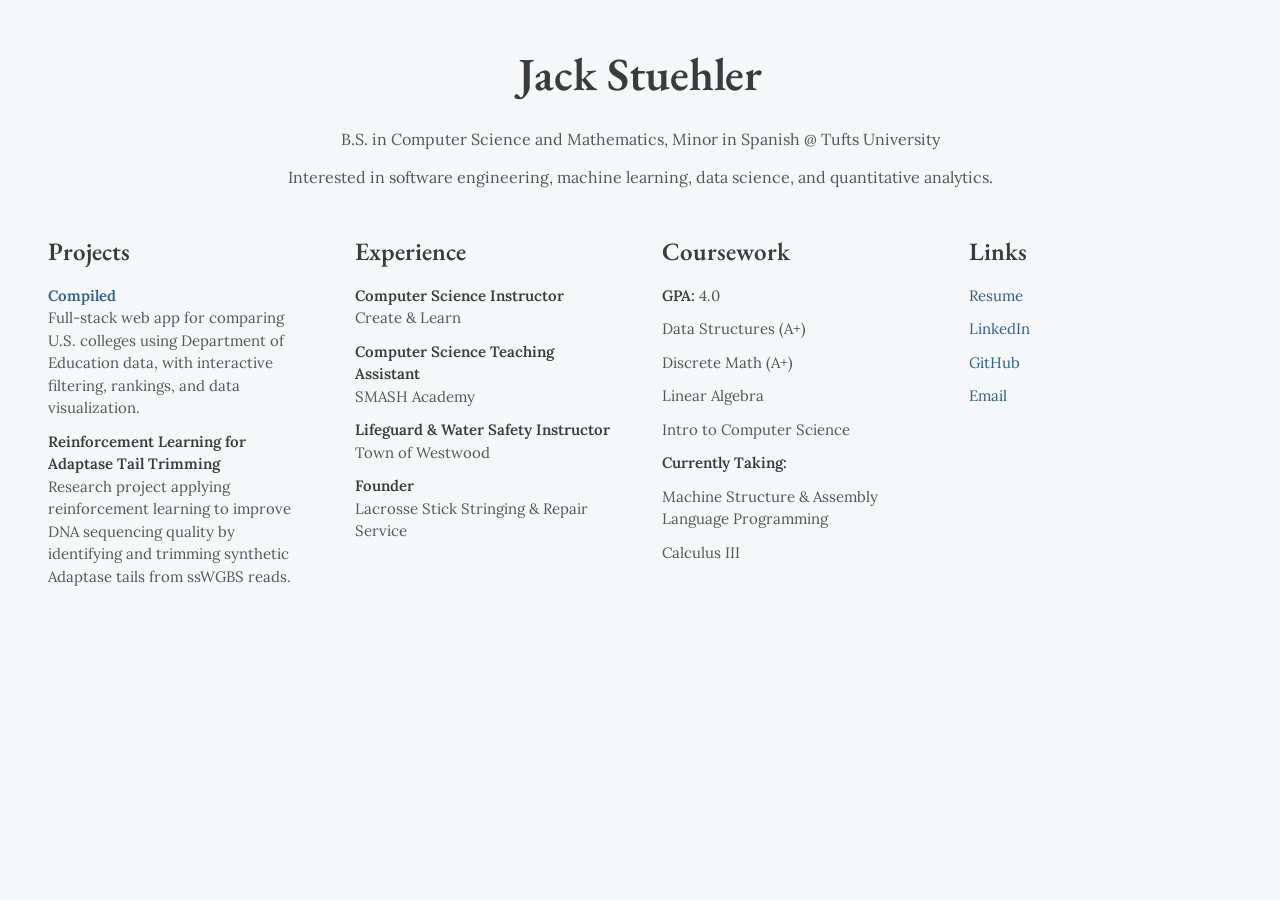
==== index.html @ ed532295 "updated current classes" ====
<!doctype html>
<html lang="en">
  <head>
    <meta charset="UTF-8" />
    <meta name="viewport" content="width=device-width, initial-scale=1.0" />
    <title>Jack Stuehler</title>
    <link rel="stylesheet" href="index.css" />
    <link
      href="https://fonts.googleapis.com/css2?family=EB+Garamond:wght@400;500;600;700&family=Lora:wght@400;500;600;700&display=swap"
      rel="stylesheet"
    />
  </head>

  <body>
    <main class="page">
      <header class="hero">
        <h1>Jack Stuehler</h1>

        <p>
          B.S. in Computer Science and Mathematics, Minor in Spanish @ Tufts
          University
        </p>

        <p>
          Interested in software engineering, machine learning, data science,
          and quantitative analytics.
        </p>
      </header>

      <section class="grid">
        <div class="column">
          <h2>Projects</h2>
          <p>
            <strong>
              <a href="https://jackstuehler.com/compiled" target="_blank">
                Compiled
              </a>
            </strong>
            <br />
            Full-stack web app for comparing U.S. colleges using Department of
            Education data, with interactive filtering, rankings, and data
            visualization.
          </p>

          <p>
            <strong>Reinforcement Learning for Adaptase Tail Trimming</strong>
            <br />
            Research project applying reinforcement learning to improve DNA
            sequencing quality by identifying and trimming synthetic Adaptase
            tails from ssWGBS reads.
          </p>
        </div>

        <div class="column">
          <h2>Experience</h2>
          <p>
            <strong>Computer Science Instructor</strong><br />
            Create & Learn
          </p>
          <p>
            <strong>Computer Science Teaching Assistant</strong><br />
            SMASH Academy
          </p>
          <p>
            <strong>Lifeguard & Water Safety Instructor</strong><br />
            Town of Westwood
          </p>
          <p>
            <strong>Founder</strong><br />
            Lacrosse Stick Stringing & Repair Service
          </p>
        </div>

        <div class="column">
          <h2>Coursework</h2>
          <p><strong>GPA:</strong> 4.0</p>
          <p>Data Structures (A+)</p>
          <p>Discrete Math (A+)</p>
          <p>Linear Algebra</p>
          <p>Intro to Computer Science</p>
          <p><strong>Currently Taking:</strong></p>
          <p>Machine Structure & Assembly Language Programming</p>
          <p>Calculus III</p>

          <p></p>
        </div>

        <div class="column">
          <h2>Links</h2>
          <p><a href="resume.html">Resume</a></p>
          <p><a href="https://www.linkedin.com/in/jstuehler/">LinkedIn</a></p>
          <p><a href="https://github.com/jackstuehler">GitHub</a></p>
          <p><a href="mailto:Jack.Stuehler@tufts.edu">Email</a></p>
        </div>
      </section>
    </main>
  </body>
</html>
---- index.css ----
:root {
  --background: #f6f7f8;

  --text: #555555;
  --heading: #3b3b3b;

  --link: #2c5f8a;
  --link-hover: #1d4567;

  --font-body: "Lora", Georgia, serif;
  --font-heading: "EB Garamond", Georgia, serif;
}

* {
  margin: 0;
  padding: 0;
  box-sizing: border-box;
}

body {
  background: var(--background);
  color: var(--text);
  font-family: var(--font-body);
  font-size: 15px;
  line-height: 1.5;
}

.page {
  max-width: var(--page-width);
  margin: 0 auto;
  padding: 40px 48px;
}

.hero {
  text-align: center;
  margin-bottom: 44px;
}

.hero h1 {
  font-family: var(--font-heading);
  font-size: 46px;
  font-weight: 600;
  color: var(--heading);
  margin-bottom: 18px;
}

.hero p {
  font-size: 16px;
  margin-bottom: 14px;
}

.hero p:last-child {
  margin-bottom: 0;
}

.grid {
  display: grid;
  grid-template-columns: repeat(4, 1fr);
  gap: 44px;
  align-items: start;
}

.column h2 {
  font-family: var(--font-heading);
  font-size: 25px;
  font-weight: 600;
  color: var(--heading);
  margin-bottom: 14px;
}

.column p {
  margin-bottom: 11px;
}

.column strong {
  font-weight: 600;
  color: var(--heading);
}

a {
  color: var(--link);
  text-decoration: none;
}

a:hover {
  text-decoration: underline;
}

@media (max-width: 900px) {
  .page {
    padding: 30px 24px;
  }

  .hero {
    margin-bottom: 34px;
  }

  .hero h1 {
    font-size: 38px;
  }

  .hero p {
    font-size: 15px;
  }

  .grid {
    grid-template-columns: 1fr;
    gap: 32px;
  }

  .column h2 {
    font-size: 23px;
  }
}
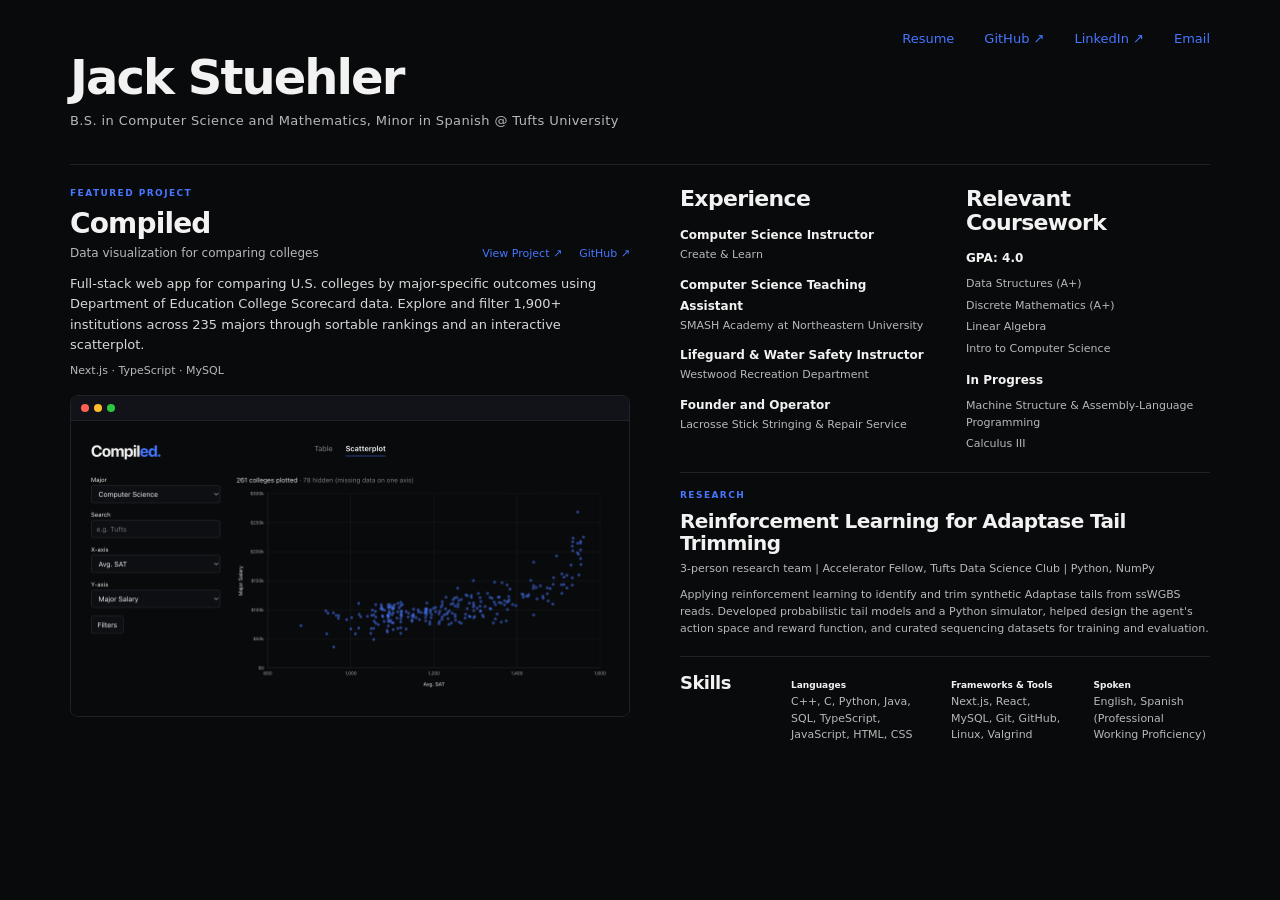
==== commit 8539fa27: "new homepage and styling" ====
--- a/index.html
+++ b/index.html
@@ -3,96 +3,218 @@
   <head>
     <meta charset="UTF-8" />
     <meta name="viewport" content="width=device-width, initial-scale=1.0" />
+    <meta
+      name="description"
+      content="Jack Stuehler — Computer Science and Mathematics student at Tufts University."
+    />
+
     <title>Jack Stuehler</title>
     <link rel="stylesheet" href="index.css" />
-    <link
-      href="https://fonts.googleapis.com/css2?family=EB+Garamond:wght@400;500;600;700&family=Lora:wght@400;500;600;700&display=swap"
-      rel="stylesheet"
-    />
   </head>
 
   <body>
-    <main class="page">
-      <header class="hero">
-        <h1>Jack Stuehler</h1>
-
-        <p>
-          B.S. in Computer Science and Mathematics, Minor in Spanish @ Tufts
-          University
-        </p>
-
-        <p>
-          Interested in software engineering, machine learning, data science,
-          and quantitative analytics.
-        </p>
-      </header>
-
-      <section class="grid">
-        <div class="column">
-          <h2>Projects</h2>
-          <p>
-            <strong>
-              <a href="https://jackstuehler.com/compiled" target="_blank">
-                Compiled
-              </a>
-            </strong>
-            <br />
-            Full-stack web app for comparing U.S. colleges using Department of
-            Education data, with interactive filtering, rankings, and data
-            visualization.
-          </p>
-
-          <p>
-            <strong>Reinforcement Learning for Adaptase Tail Trimming</strong>
-            <br />
-            Research project applying reinforcement learning to improve DNA
-            sequencing quality by identifying and trimming synthetic Adaptase
-            tails from ssWGBS reads.
+    <main>
+      <header>
+        <nav class="links">
+          <a href="resume.html">Resume</a>
+
+          <a
+            href="https://github.com/jackstuehler"
+            target="_blank"
+            rel="noopener noreferrer"
+          >
+            GitHub ↗
+          </a>
+
+          <a
+            href="https://www.linkedin.com/in/jstuehler/"
+            target="_blank"
+            rel="noopener noreferrer"
+          >
+            LinkedIn ↗
+          </a>
+
+          <a href="mailto:jack.stuehler@tufts.edu">Email</a>
+        </nav>
+
+        <div>
+          <h1>Jack Stuehler</h1>
+
+          <p class="meta header-meta">
+            B.S. in Computer Science and Mathematics, Minor in Spanish @ Tufts
+            University
           </p>
         </div>
-
-        <div class="column">
-          <h2>Experience</h2>
-          <p>
-            <strong>Computer Science Instructor</strong><br />
-            Create & Learn
+      </header>
+
+      <div class="content">
+        <!-- Featured Project -->
+        <section class="featured">
+          <p class="label">Featured Project</p>
+
+          <div class="project-heading">
+            <div>
+              <h2 class="project-title">Compiled</h2>
+
+              <p class="meta project-meta">
+                Data visualization for comparing colleges
+              </p>
+            </div>
+
+            <div class="links project-links">
+              <a
+                href="https://jackstuehler.com/compiled"
+                target="_blank"
+                rel="noopener noreferrer"
+              >
+                View Project ↗
+              </a>
+
+              <a
+                href="https://github.com/jackstuehler/compiled"
+                target="_blank"
+                rel="noopener noreferrer"
+              >
+                GitHub ↗
+              </a>
+            </div>
+          </div>
+
+          <p class="description">
+            Full-stack web app for comparing U.S. colleges by major-specific
+            outcomes using Department of Education College Scorecard data.
+            Explore and filter 1,900+ institutions across 235 majors through
+            sortable rankings and an interactive scatterplot.
           </p>
-          <p>
-            <strong>Computer Science Teaching Assistant</strong><br />
-            SMASH Academy
-          </p>
-          <p>
-            <strong>Lifeguard & Water Safety Instructor</strong><br />
-            Town of Westwood
-          </p>
-          <p>
-            <strong>Founder</strong><br />
-            Lacrosse Stick Stringing & Repair Service
-          </p>
-        </div>
-
-        <div class="column">
-          <h2>Coursework</h2>
-          <p><strong>GPA:</strong> 4.0</p>
-          <p>Data Structures (A+)</p>
-          <p>Discrete Math (A+)</p>
-          <p>Linear Algebra</p>
-          <p>Intro to Computer Science</p>
-          <p><strong>Currently Taking:</strong></p>
-          <p>Machine Structure & Assembly Language Programming</p>
-          <p>Calculus III</p>
-
-          <p></p>
-        </div>
-
-        <div class="column">
-          <h2>Links</h2>
-          <p><a href="resume.html">Resume</a></p>
-          <p><a href="https://www.linkedin.com/in/jstuehler/">LinkedIn</a></p>
-          <p><a href="https://github.com/jackstuehler">GitHub</a></p>
-          <p><a href="mailto:Jack.Stuehler@tufts.edu">Email</a></p>
-        </div>
-      </section>
+
+          <p class="meta">Next.js · TypeScript · MySQL</p>
+
+          <a
+            class="browser"
+            href="https://jackstuehler.com/compiled/scatter"
+            target="_blank"
+            rel="noopener noreferrer"
+            aria-label="Open the Compiled scatterplot"
+          >
+            <div class="browser-bar">
+              <div class="dots" aria-hidden="true">
+                <i></i>
+                <i></i>
+                <i></i>
+              </div>
+            </div>
+
+            <div class="browser-content">
+              <img
+                src="scatterplot.png"
+                alt="Compiled college comparison scatterplot"
+              />
+            </div>
+          </a>
+        </section>
+
+        <!-- Background -->
+        <aside>
+          <div class="split">
+            <section>
+              <h2>Experience</h2>
+
+              <div class="item">
+                <strong>Computer Science Instructor</strong>
+                <p class="meta">Create &amp; Learn</p>
+              </div>
+
+              <div class="item">
+                <strong>Computer Science Teaching Assistant</strong>
+                <p class="meta">SMASH Academy at Northeastern University</p>
+              </div>
+
+              <div class="item">
+                <strong>Lifeguard &amp; Water Safety Instructor</strong>
+                <p class="meta">Westwood Recreation Department</p>
+              </div>
+
+              <div class="item">
+                <strong>Founder and Operator</strong>
+                <p class="meta">
+                  Lacrosse Stick Stringing &amp; Repair Service
+                </p>
+              </div>
+            </section>
+
+            <section>
+              <h2>Relevant Coursework</h2>
+
+              <p class="subheading">GPA: 4.0</p>
+
+              <div class="list">
+                <p>Data Structures (A+)</p>
+                <p>Discrete Mathematics (A+)</p>
+                <p>Linear Algebra</p>
+                <p>Intro to Computer Science</p>
+              </div>
+
+              <p class="subheading">In Progress</p>
+
+              <div class="list">
+                <p>Machine Structure &amp; Assembly-Language Programming</p>
+                <p>Calculus III</p>
+              </div>
+            </section>
+          </div>
+
+          <!-- Research -->
+          <section class="section divided">
+            <p class="label">Research</p>
+
+            <h2 class="research-title">
+              Reinforcement Learning for Adaptase Tail Trimming
+            </h2>
+
+            <p class="meta">
+              3-person research team | Accelerator Fellow, Tufts Data Science
+              Club | Python, NumPy
+            </p>
+
+            <p class="meta research-description">
+              Applying reinforcement learning to identify and trim synthetic
+              Adaptase tails from ssWGBS reads. Developed probabilistic tail
+              models and a Python simulator, helped design the agent's action
+              space and reward function, and curated sequencing datasets for
+              training and evaluation.
+            </p>
+          </section>
+
+          <!-- Skills -->
+          <section class="section divided skills">
+            <h2 class="skills-title">Skills</h2>
+
+            <div>
+              <strong>Languages</strong>
+
+              <p class="meta">
+                C++, C, Python, Java, SQL, TypeScript, JavaScript, HTML, CSS
+              </p>
+            </div>
+
+            <div>
+              <strong>Frameworks &amp; Tools</strong>
+
+              <p class="meta">
+                Next.js, React, MySQL, Git, GitHub, Linux, Valgrind
+              </p>
+            </div>
+
+            <div>
+              <strong>Spoken</strong>
+
+              <p class="meta">
+                English, Spanish (Professional Working Proficiency)
+              </p>
+            </div>
+          </section>
+        </aside>
+      </div>
     </main>
   </body>
 </html>
--- a/index.css
+++ b/index.css
@@ -1,114 +1,389 @@
 :root {
-  --background: #f6f7f8;
-
-  --text: #555555;
-  --heading: #3b3b3b;
-
-  --link: #2c5f8a;
-  --link-hover: #1d4567;
-
-  --font-body: "Lora", Georgia, serif;
-  --font-heading: "EB Garamond", Georgia, serif;
+  /* Compiled palette */
+  --bg: #090a0c;
+  --surface: #121318;
+
+  --white: #f2f2f2;
+  --text: #d7d7d7;
+  --muted: #b8b8b8;
+
+  --border: #202228;
+  --border-hover: #484d5a;
+
+  --blue: #4776ff;
+  --blue-hover: #6b91ff;
 }
 
 * {
+  box-sizing: border-box;
   margin: 0;
   padding: 0;
-  box-sizing: border-box;
 }
 
 body {
-  background: var(--background);
+  background: var(--bg);
   color: var(--text);
-  font-family: var(--font-body);
-  font-size: 15px;
-  line-height: 1.5;
-}
-
-.page {
-  max-width: var(--page-width);
-  margin: 0 auto;
-  padding: 40px 48px;
-}
-
-.hero {
-  text-align: center;
-  margin-bottom: 44px;
-}
-
-.hero h1 {
-  font-family: var(--font-heading);
-  font-size: 46px;
+  font:
+    14px/1.5 system-ui,
+    -apple-system,
+    BlinkMacSystemFont,
+    "Segoe UI",
+    sans-serif;
+  -webkit-font-smoothing: antialiased;
+}
+
+main {
+  width: min(1500px, calc(100% - 140px));
+  margin: auto;
+  padding: 20px 0;
+}
+
+/* Typography */
+
+h1,
+h2 {
+  color: var(--white);
+  font-weight: 700;
+  line-height: 1.1;
+  letter-spacing: -0.03em;
+}
+
+h1 {
+  margin-bottom: 10px;
+  font-size: 48px;
+  line-height: 1;
+  letter-spacing: -0.04em;
+}
+
+h2 {
+  margin-bottom: 13px;
+  font-size: 22px;
+}
+
+strong {
+  color: var(--white);
   font-weight: 600;
-  color: var(--heading);
-  margin-bottom: 18px;
-}
-
-.hero p {
-  font-size: 16px;
-  margin-bottom: 14px;
-}
-
-.hero p:last-child {
-  margin-bottom: 0;
-}
-
-.grid {
+}
+
+.meta {
+  color: var(--muted);
+  font-size: 11px;
+}
+
+.label {
+  margin-bottom: 8px;
+  color: var(--blue);
+  font-size: 9px;
+  font-weight: 600;
+  letter-spacing: 0.16em;
+  text-transform: uppercase;
+}
+
+.subheading {
+  margin: 14px 0 7px;
+  color: var(--white);
+  font-size: 12px;
+  font-weight: 600;
+}
+
+.description {
+  margin: 12px 0 8px;
+  font-size: 13px;
+  line-height: 1.55;
+}
+
+/* Links */
+
+a {
+  color: var(--blue);
+  text-decoration: none;
+  transition: color 150ms ease;
+}
+
+a:hover {
+  color: var(--blue-hover);
+}
+
+.links {
+  display: flex;
+}
+
+/* Header */
+
+header {
+  position: relative;
+  display: flex;
+  align-items: center;
+  height: 145px;
+  border-bottom: 1px solid var(--border);
+}
+
+nav.links {
+  position: absolute;
+  top: 9px;
+  right: 0;
+  gap: 30px;
+  font-size: 13px;
+}
+
+.header-meta {
+  font-size: 13px;
+  letter-spacing: 0.03em;
+}
+
+.header-meta span {
+  margin-left: 8px;
+}
+
+/* Layout */
+
+.content {
   display: grid;
-  grid-template-columns: repeat(4, 1fr);
-  gap: 44px;
-  align-items: start;
-}
-
-.column h2 {
-  font-family: var(--font-heading);
-  font-size: 25px;
-  font-weight: 600;
-  color: var(--heading);
-  margin-bottom: 14px;
-}
-
-.column p {
-  margin-bottom: 11px;
-}
-
-.column strong {
-  font-weight: 600;
-  color: var(--heading);
-}
-
-a {
-  color: var(--link);
-  text-decoration: none;
-}
-
-a:hover {
-  text-decoration: underline;
-}
-
-@media (max-width: 900px) {
-  .page {
-    padding: 30px 24px;
-  }
-
-  .hero {
-    margin-bottom: 34px;
-  }
-
-  .hero h1 {
-    font-size: 38px;
-  }
-
-  .hero p {
-    font-size: 15px;
-  }
-
-  .grid {
+  grid-template-columns: 560px 1fr;
+  gap: 50px;
+  padding-top: 22px;
+}
+
+.featured {
+  width: 560px;
+}
+
+aside {
+  min-width: 0;
+}
+
+.split {
+  display: grid;
+  grid-template-columns: 1fr 1fr;
+  gap: 42px;
+}
+
+.section {
+  margin-top: 19px;
+}
+
+.divided {
+  padding-top: 16px;
+  border-top: 1px solid var(--border);
+}
+
+/* Project */
+
+.project-heading {
+  display: flex;
+  align-items: end;
+  justify-content: space-between;
+  gap: 20px;
+}
+
+.project-title {
+  margin: 0;
+  font-size: 28px;
+}
+
+.project-meta {
+  margin-top: 5px;
+  font-size: 12px;
+}
+
+.project-links {
+  flex-shrink: 0;
+  gap: 17px;
+  font-size: 11px;
+}
+
+/* Lists */
+
+.item {
+  margin-bottom: 10px;
+}
+
+.item strong {
+  font-size: 12px;
+}
+
+.item .meta {
+  margin-top: 2px;
+}
+
+.list {
+  margin-top: 9px;
+  color: var(--muted);
+  font-size: 11px;
+}
+
+.list p + p {
+  margin-top: 5px;
+}
+
+/* Research */
+
+.research-title {
+  margin-bottom: 7px;
+  font-size: 20px;
+}
+
+.research-description {
+  margin-top: 8px;
+  line-height: 1.55;
+}
+
+/* Skills */
+
+.skills {
+  display: grid;
+  grid-template-columns: 85px 1.15fr 1fr 1fr;
+  gap: 20px 26px;
+}
+
+.skills-title {
+  margin: 0;
+  font-size: 18px;
+}
+
+.skills strong {
+  font-size: 9px;
+}
+
+/* Project preview */
+
+.browser {
+  display: block;
+  margin-top: 16px;
+  overflow: hidden;
+  border: 1px solid var(--border);
+  border-radius: 8px;
+  line-height: 0;
+  transition:
+    border-color 150ms ease,
+    transform 150ms ease;
+}
+
+.browser:hover {
+  border-color: var(--border-hover);
+  transform: translateY(-2px);
+}
+
+.browser-bar {
+  display: flex;
+  align-items: center;
+  height: 25px;
+  padding: 0 10px;
+  background: var(--surface);
+  border-bottom: 1px solid var(--border);
+}
+
+.dots {
+  display: flex;
+  gap: 5px;
+}
+
+.dots i {
+  width: 8px;
+  height: 8px;
+  border-radius: 50%;
+}
+
+.dots i:nth-child(1) {
+  background: #ff5f57;
+}
+
+.dots i:nth-child(2) {
+  background: #febc2e;
+}
+
+.dots i:nth-child(3) {
+  background: #28c840;
+}
+
+.browser-content {
+  height: 295px;
+  overflow: hidden;
+}
+
+.browser img {
+  width: 100%;
+}
+
+/* Responsive */
+
+@media (max-width: 1100px) {
+  main {
+    width: calc(100% - 48px);
+  }
+
+  .content {
     grid-template-columns: 1fr;
+  }
+
+  .featured {
+    width: min(100%, 700px);
+  }
+
+  .browser-content {
+    height: auto;
+    aspect-ratio: 1.9;
+  }
+}
+
+@media (max-width: 700px) {
+  main {
+    width: calc(100% - 36px);
+  }
+
+  header {
+    display: block;
+    height: auto;
+    padding-bottom: 30px;
+  }
+
+  nav.links {
+    position: static;
+    flex-wrap: wrap;
+    gap: 10px 20px;
+  }
+
+  header > div {
+    padding-top: 45px;
+  }
+
+  h1 {
+    font-size: 42px;
+  }
+
+  .header-meta span {
+    display: block;
+    margin-left: 0;
+  }
+
+  .content {
     gap: 32px;
-  }
-
-  .column h2 {
-    font-size: 23px;
-  }
-}
+    padding-top: 24px;
+  }
+
+  .project-heading {
+    align-items: start;
+    flex-direction: column;
+    gap: 9px;
+  }
+
+  .split,
+  .skills {
+    grid-template-columns: 1fr;
+  }
+
+  .split {
+    gap: 28px;
+  }
+
+  .skills {
+    gap: 12px;
+  }
+}
+
+@media (prefers-reduced-motion: reduce) {
+  a,
+  .browser {
+    transition: none;
+  }
+}
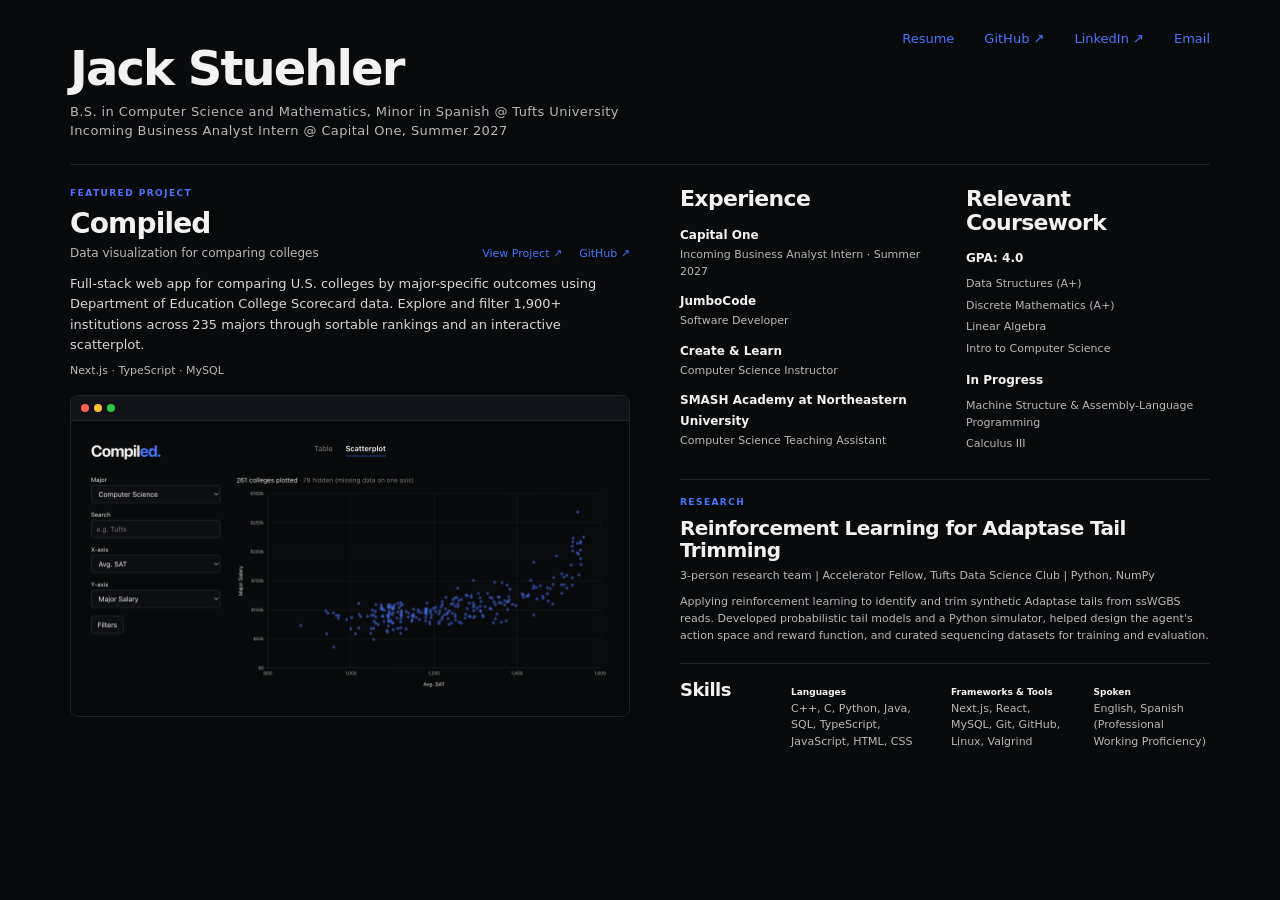
==== commit 73d7dc13: "added cap one" ====
--- a/index.html
+++ b/index.html
@@ -5,7 +5,7 @@
     <meta name="viewport" content="width=device-width, initial-scale=1.0" />
     <meta
       name="description"
-      content="Jack Stuehler — Computer Science and Mathematics student at Tufts University."
+      content="Jack Stuehler — Computer Science and Mathematics student at Tufts University. Incoming Business Analyst Intern at Capital One."
     />
 
     <title>Jack Stuehler</title>
@@ -43,6 +43,9 @@
           <p class="meta header-meta">
             B.S. in Computer Science and Mathematics, Minor in Spanish @ Tufts
             University
+          </p>
+          <p class="meta header-meta">
+            Incoming Business Analyst Intern @ Capital One, Summer 2027
           </p>
         </div>
       </header>
@@ -118,27 +121,23 @@
           <div class="split">
             <section>
               <h2>Experience</h2>
-
-              <div class="item">
-                <strong>Computer Science Instructor</strong>
-                <p class="meta">Create &amp; Learn</p>
-              </div>
-
-              <div class="item">
-                <strong>Computer Science Teaching Assistant</strong>
-                <p class="meta">SMASH Academy at Northeastern University</p>
-              </div>
-
-              <div class="item">
-                <strong>Lifeguard &amp; Water Safety Instructor</strong>
-                <p class="meta">Westwood Recreation Department</p>
-              </div>
-
-              <div class="item">
-                <strong>Founder and Operator</strong>
+              <div class="item">
+                <strong>Capital One</strong>
                 <p class="meta">
-                  Lacrosse Stick Stringing &amp; Repair Service
+                  Incoming Business Analyst Intern · Summer 2027
                 </p>
+              </div>
+              <div class="item">
+                <strong>JumboCode</strong>
+                <p class="meta">Software Developer</p>
+              </div>
+              <div class="item">
+                <strong>Create &amp; Learn</strong>
+                <p class="meta">Computer Science Instructor</p>
+              </div>
+              <div class="item">
+                <strong>SMASH Academy at Northeastern University</strong>
+                <p class="meta">Computer Science Teaching Assistant</p>
               </div>
             </section>
 
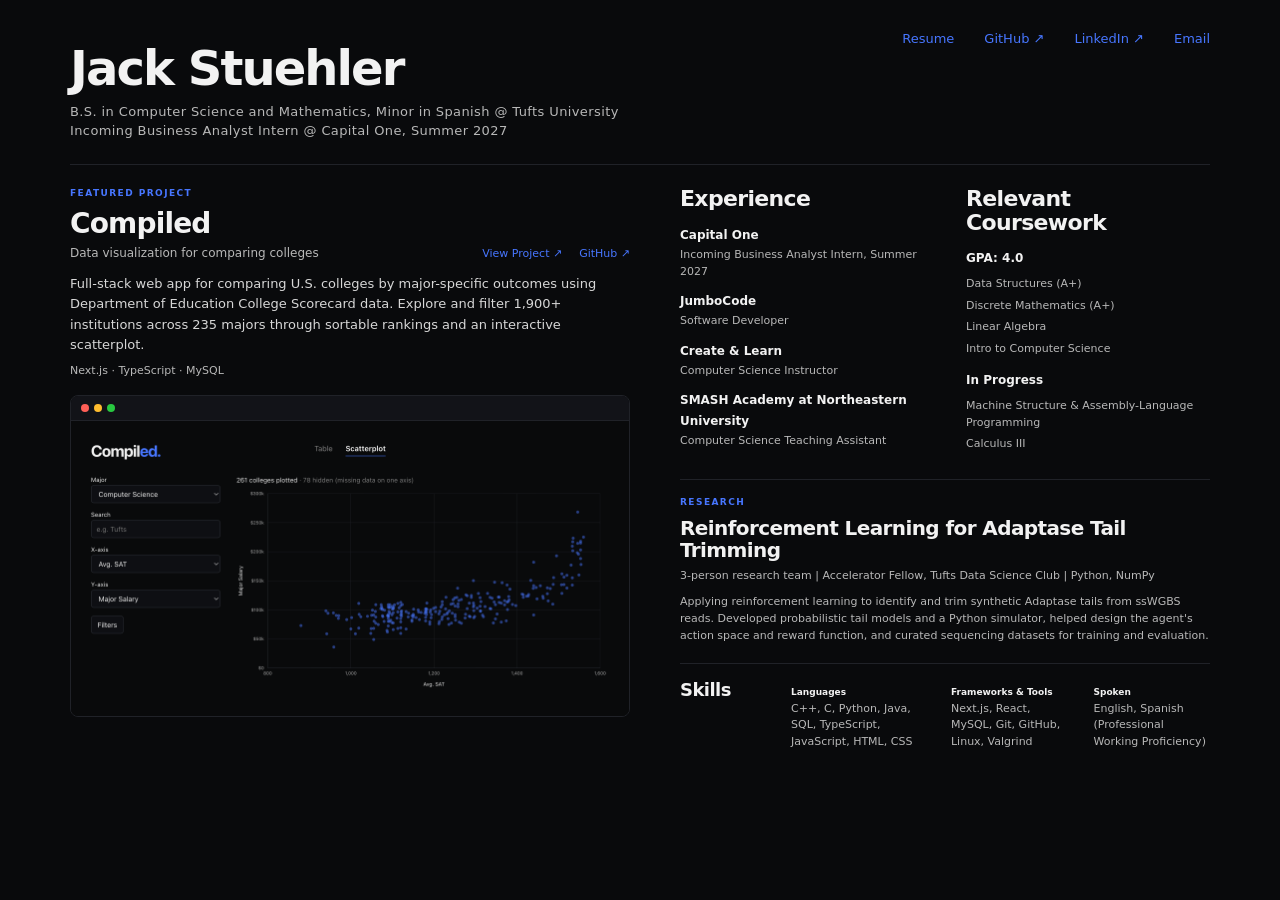
==== commit 1f75696a: "fixed formating" ====
--- a/index.html
+++ b/index.html
@@ -124,7 +124,7 @@
               <div class="item">
                 <strong>Capital One</strong>
                 <p class="meta">
-                  Incoming Business Analyst Intern · Summer 2027
+                  Incoming Business Analyst Intern, Summer 2027
                 </p>
               </div>
               <div class="item">
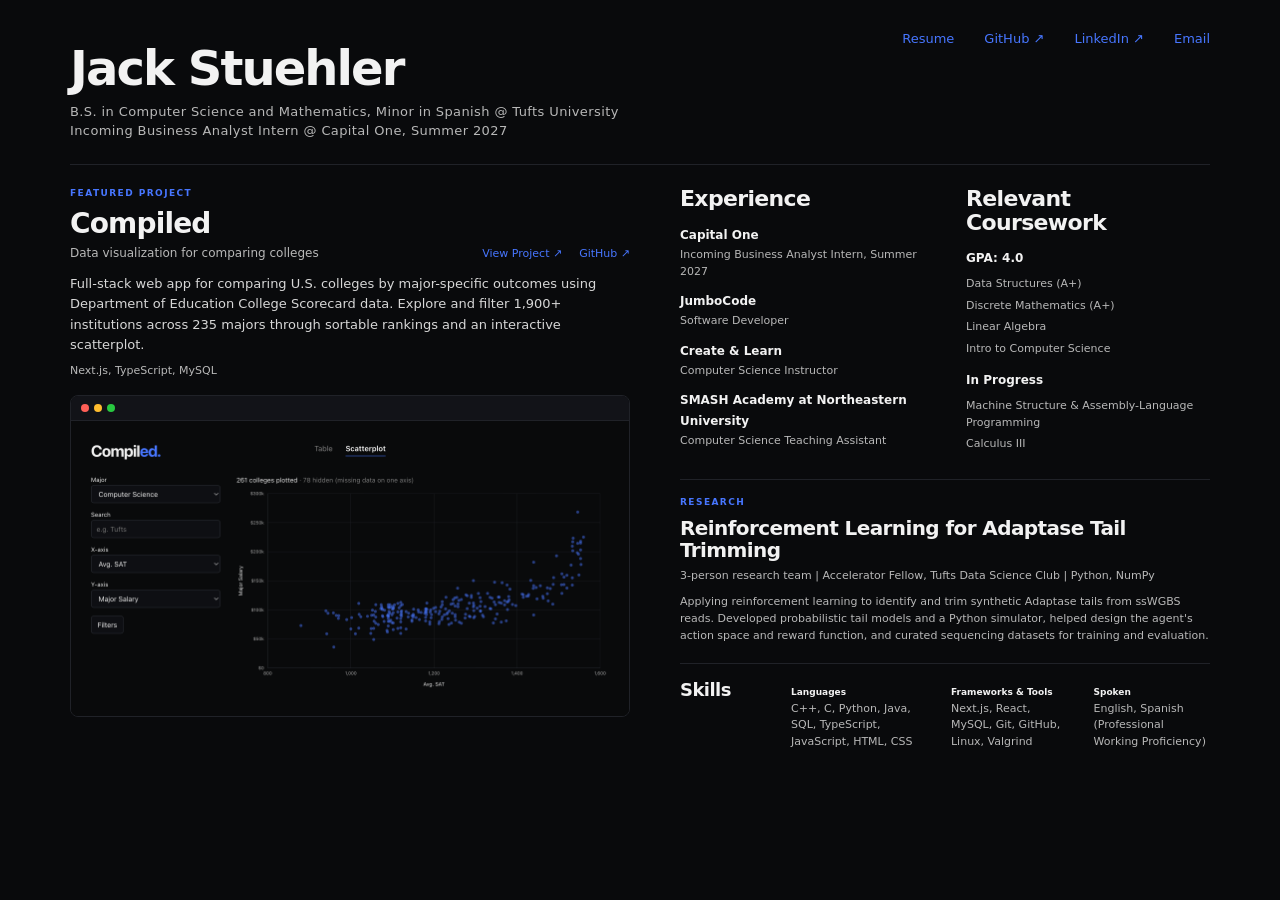
==== commit 3fddb741: "removed capone page, fixed project title" ====
--- a/index.html
+++ b/index.html
@@ -90,7 +90,7 @@
             sortable rankings and an interactive scatterplot.
           </p>
 
-          <p class="meta">Next.js · TypeScript · MySQL</p>
+          <p class="meta">Next.js, TypeScript, MySQL</p>
 
           <a
             class="browser"
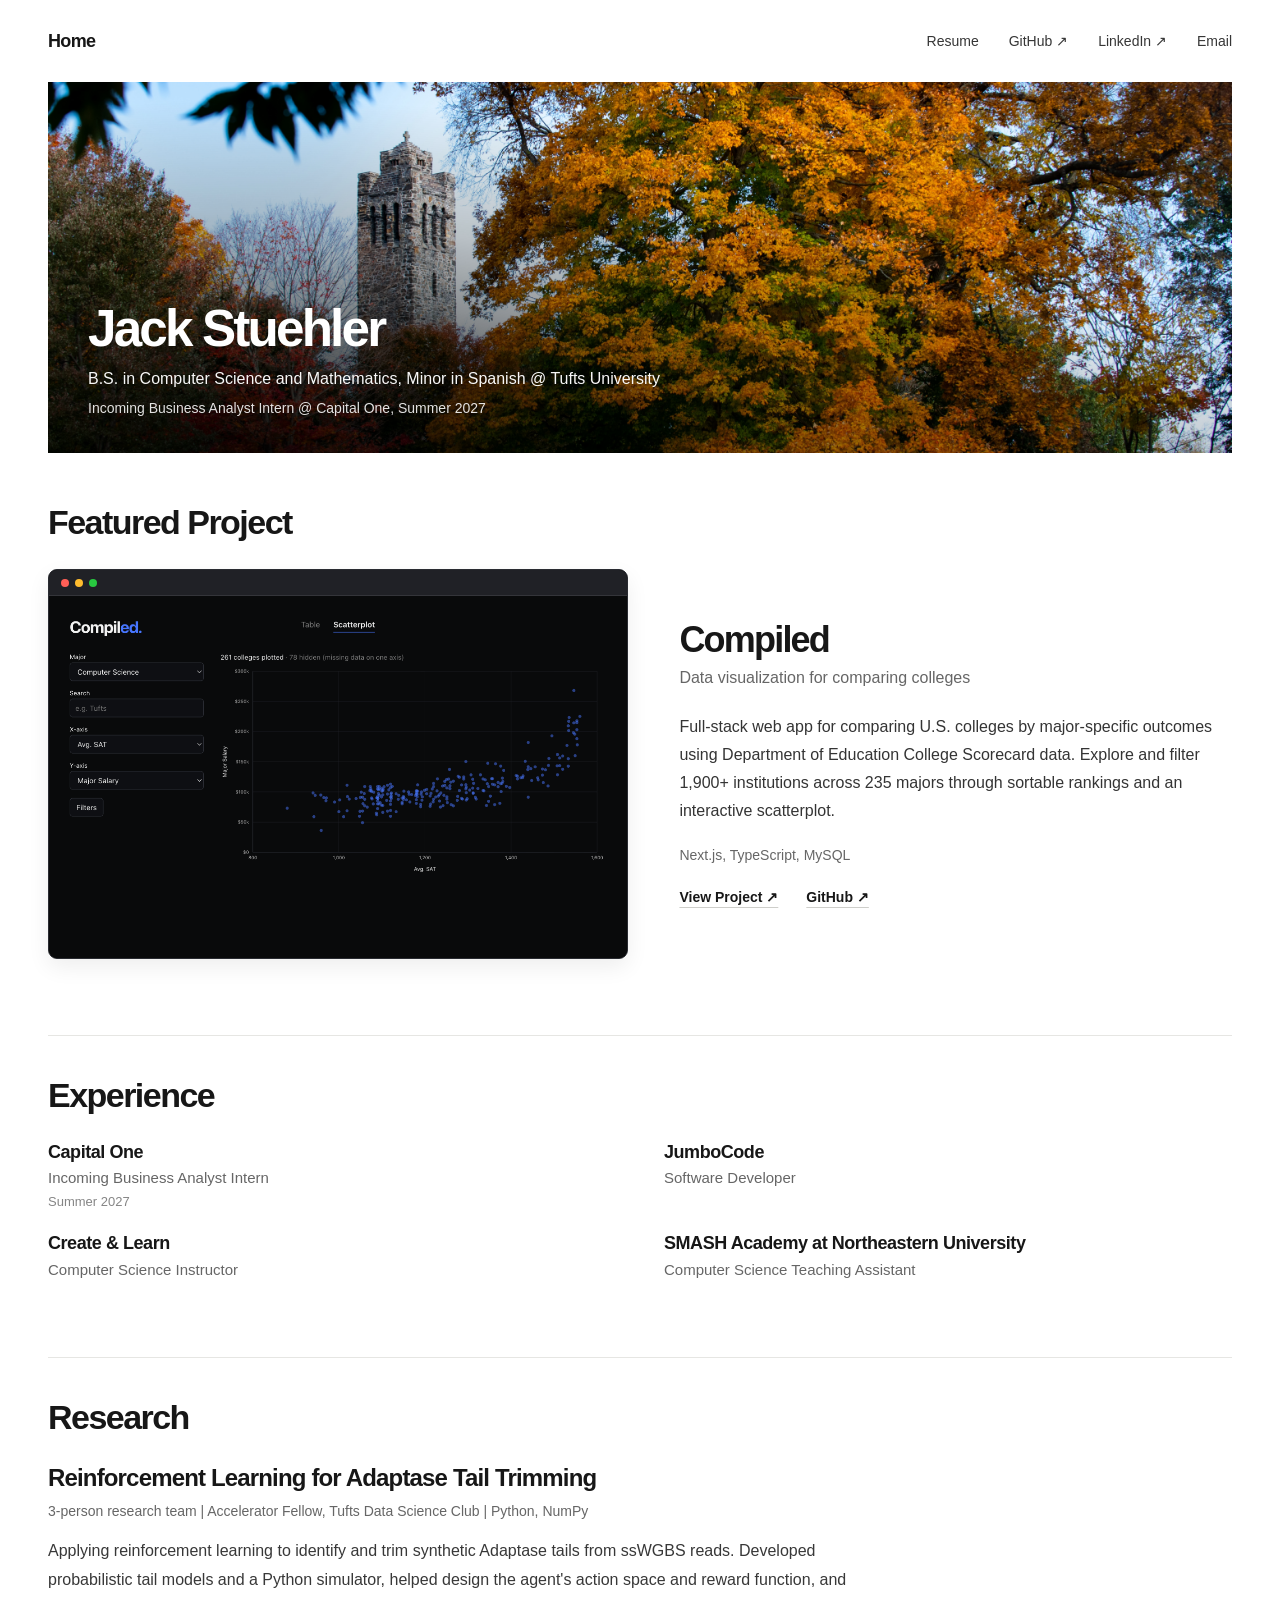
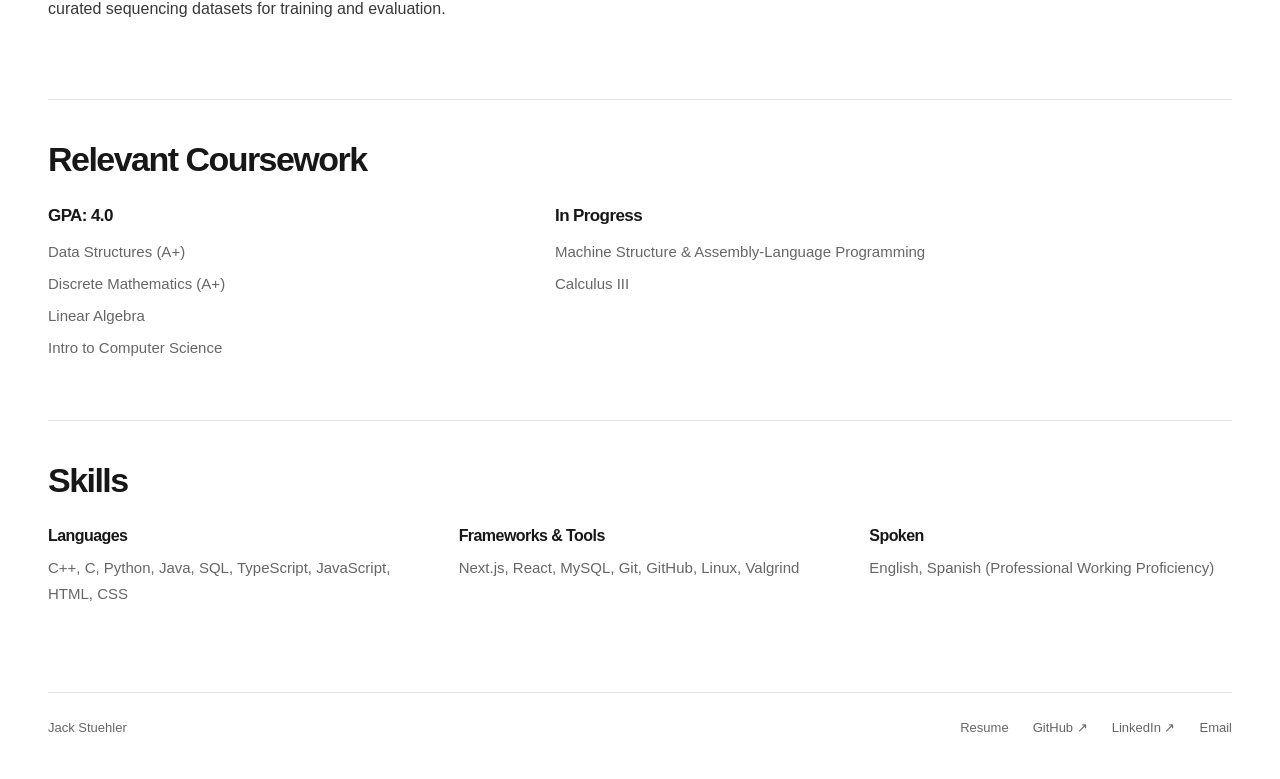
==== commit 71bd464e: "updated styling" ====
--- a/index.html
+++ b/index.html
@@ -13,207 +13,250 @@
   </head>
 
   <body>
-    <main>
-      <header>
-        <nav class="links">
+    <a class="skip-link" href="#content">Skip to content</a>
+
+    <div class="site-shell">
+      <header class="site-header">
+        <a class="site-name" href="index.html" aria-label="Jack Stuehler, home">
+          Home
+        </a>
+
+        <nav class="site-nav" aria-label="Main navigation">
           <a href="resume.html">Resume</a>
-
           <a
             href="https://github.com/jackstuehler"
             target="_blank"
             rel="noopener noreferrer"
-          >
-            GitHub ↗
-          </a>
-
+            >GitHub ↗</a
+          >
           <a
             href="https://www.linkedin.com/in/jstuehler/"
             target="_blank"
             rel="noopener noreferrer"
-          >
-            LinkedIn ↗
-          </a>
-
+            >LinkedIn ↗</a
+          >
           <a href="mailto:jack.stuehler@tufts.edu">Email</a>
         </nav>
-
-        <div>
-          <h1>Jack Stuehler</h1>
-
-          <p class="meta header-meta">
-            B.S. in Computer Science and Mathematics, Minor in Spanish @ Tufts
-            University
-          </p>
-          <p class="meta header-meta">
-            Incoming Business Analyst Intern @ Capital One, Summer 2027
-          </p>
-        </div>
       </header>
 
-      <div class="content">
-        <!-- Featured Project -->
-        <section class="featured">
-          <p class="label">Featured Project</p>
-
-          <div class="project-heading">
-            <div>
-              <h2 class="project-title">Compiled</h2>
-
-              <p class="meta project-meta">
-                Data visualization for comparing colleges
-              </p>
-            </div>
-
-            <div class="links project-links">
-              <a
-                href="https://jackstuehler.com/compiled"
-                target="_blank"
-                rel="noopener noreferrer"
-              >
-                View Project ↗
-              </a>
-
-              <a
-                href="https://github.com/jackstuehler/compiled"
-                target="_blank"
-                rel="noopener noreferrer"
-              >
-                GitHub ↗
-              </a>
-            </div>
-          </div>
-
-          <p class="description">
-            Full-stack web app for comparing U.S. colleges by major-specific
-            outcomes using Department of Education College Scorecard data.
-            Explore and filter 1,900+ institutions across 235 majors through
-            sortable rankings and an interactive scatterplot.
-          </p>
-
-          <p class="meta">Next.js, TypeScript, MySQL</p>
-
-          <a
-            class="browser"
-            href="https://jackstuehler.com/compiled/scatter"
-            target="_blank"
-            rel="noopener noreferrer"
-            aria-label="Open the Compiled scatterplot"
-          >
-            <div class="browser-bar">
-              <div class="dots" aria-hidden="true">
-                <i></i>
-                <i></i>
-                <i></i>
+      <main id="content">
+        <!-- ==================== HERO ==================== -->
+        <section class="hero" aria-labelledby="hero-title">
+          <div class="hero-image" aria-hidden="true"></div>
+
+          <div class="hero-content">
+            <h1 id="hero-title">Jack Stuehler</h1>
+
+            <p class="hero-education">
+              B.S. in Computer Science and Mathematics, Minor in Spanish @ Tufts
+              University
+            </p>
+
+            <p class="hero-role">
+              Incoming Business Analyst Intern @ Capital One, Summer 2027
+            </p>
+          </div>
+        </section>
+
+        <!-- ==================== FEATURED PROJECT ==================== -->
+        <section
+          class="section featured-section"
+          aria-labelledby="featured-title"
+        >
+          <div class="section-heading">
+            <h2 id="featured-title">Featured Project</h2>
+          </div>
+
+          <div class="featured-grid">
+            <a
+              class="project-preview"
+              href="https://jackstuehler.com/compiled/scatter"
+              target="_blank"
+              rel="noopener noreferrer"
+              aria-label="Open the Compiled scatterplot"
+            >
+              <div class="browser-bar" aria-hidden="true">
+                <div class="browser-dots">
+                  <span></span>
+                  <span></span>
+                  <span></span>
+                </div>
               </div>
-            </div>
-
-            <div class="browser-content">
+
               <img
                 src="scatterplot.png"
                 alt="Compiled college comparison scatterplot"
+                loading="lazy"
+                decoding="async"
               />
-            </div>
-          </a>
-        </section>
-
-        <!-- Background -->
-        <aside>
-          <div class="split">
-            <section>
-              <h2>Experience</h2>
-              <div class="item">
-                <strong>Capital One</strong>
-                <p class="meta">
-                  Incoming Business Analyst Intern, Summer 2027
-                </p>
+            </a>
+
+            <div class="project-details">
+              <h3>Compiled</h3>
+
+              <p class="project-subtitle">
+                Data visualization for comparing colleges
+              </p>
+
+              <p class="project-description">
+                Full-stack web app for comparing U.S. colleges by major-specific
+                outcomes using Department of Education College Scorecard data.
+                Explore and filter 1,900+ institutions across 235 majors through
+                sortable rankings and an interactive scatterplot.
+              </p>
+
+              <p class="project-stack">Next.js, TypeScript, MySQL</p>
+
+              <div class="project-links">
+                <a
+                  href="https://jackstuehler.com/compiled"
+                  target="_blank"
+                  rel="noopener noreferrer"
+                  >View Project ↗</a
+                >
+
+                <a
+                  href="https://github.com/jackstuehler/compiled"
+                  target="_blank"
+                  rel="noopener noreferrer"
+                  >GitHub ↗</a
+                >
               </div>
-              <div class="item">
-                <strong>JumboCode</strong>
-                <p class="meta">Software Developer</p>
-              </div>
-              <div class="item">
-                <strong>Create &amp; Learn</strong>
-                <p class="meta">Computer Science Instructor</p>
-              </div>
-              <div class="item">
-                <strong>SMASH Academy at Northeastern University</strong>
-                <p class="meta">Computer Science Teaching Assistant</p>
-              </div>
-            </section>
-
-            <section>
-              <h2>Relevant Coursework</h2>
-
-              <p class="subheading">GPA: 4.0</p>
-
-              <div class="list">
-                <p>Data Structures (A+)</p>
-                <p>Discrete Mathematics (A+)</p>
-                <p>Linear Algebra</p>
-                <p>Intro to Computer Science</p>
-              </div>
-
-              <p class="subheading">In Progress</p>
-
-              <div class="list">
-                <p>Machine Structure &amp; Assembly-Language Programming</p>
-                <p>Calculus III</p>
-              </div>
-            </section>
-          </div>
-
-          <!-- Research -->
-          <section class="section divided">
-            <p class="label">Research</p>
-
-            <h2 class="research-title">
-              Reinforcement Learning for Adaptase Tail Trimming
-            </h2>
-
-            <p class="meta">
+            </div>
+          </div>
+        </section>
+
+        <!-- ==================== EXPERIENCE ==================== -->
+        <section class="section" aria-labelledby="experience-title">
+          <div class="section-heading">
+            <h2 id="experience-title">Experience</h2>
+          </div>
+
+          <div class="experience-list">
+            <div class="experience-item">
+              <h3>Capital One</h3>
+              <p>Incoming Business Analyst Intern</p>
+              <p class="experience-date">Summer 2027</p>
+            </div>
+
+            <div class="experience-item">
+              <h3>JumboCode</h3>
+              <p>Software Developer</p>
+            </div>
+
+            <div class="experience-item">
+              <h3>Create &amp; Learn</h3>
+              <p>Computer Science Instructor</p>
+            </div>
+
+            <div class="experience-item">
+              <h3>SMASH Academy at Northeastern University</h3>
+              <p>Computer Science Teaching Assistant</p>
+            </div>
+          </div>
+        </section>
+
+        <!-- ==================== RESEARCH ==================== -->
+        <section class="section" aria-labelledby="research-title">
+          <div class="section-heading">
+            <h2 id="research-title">Research</h2>
+          </div>
+
+          <div class="research-content">
+            <h3>Reinforcement Learning for Adaptase Tail Trimming</h3>
+
+            <p class="research-meta">
               3-person research team | Accelerator Fellow, Tufts Data Science
               Club | Python, NumPy
             </p>
 
-            <p class="meta research-description">
+            <p class="research-description">
               Applying reinforcement learning to identify and trim synthetic
               Adaptase tails from ssWGBS reads. Developed probabilistic tail
               models and a Python simulator, helped design the agent's action
               space and reward function, and curated sequencing datasets for
               training and evaluation.
             </p>
-          </section>
-
-          <!-- Skills -->
-          <section class="section divided skills">
-            <h2 class="skills-title">Skills</h2>
-
+          </div>
+        </section>
+
+        <!-- ==================== COURSEWORK ==================== -->
+        <section
+          class="section coursework-section"
+          aria-labelledby="coursework-title"
+        >
+          <div class="section-heading">
+            <h2 id="coursework-title">Relevant Coursework</h2>
+          </div>
+
+          <div class="coursework-grid">
             <div>
-              <strong>Languages</strong>
-
-              <p class="meta">
+              <h3>GPA: 4.0</h3>
+              <ul class="plain-list">
+                <li>Data Structures (A+)</li>
+                <li>Discrete Mathematics (A+)</li>
+                <li>Linear Algebra</li>
+                <li>Intro to Computer Science</li>
+              </ul>
+            </div>
+
+            <div>
+              <h3>In Progress</h3>
+              <ul class="plain-list">
+                <li>Machine Structure &amp; Assembly-Language Programming</li>
+                <li>Calculus III</li>
+              </ul>
+            </div>
+          </div>
+        </section>
+
+        <!-- ==================== SKILLS ==================== -->
+        <section class="section" aria-labelledby="skills-title">
+          <div class="section-heading">
+            <h2 id="skills-title">Skills</h2>
+          </div>
+
+          <div class="skills-grid">
+            <div class="skill-group">
+              <h3>Languages</h3>
+              <p>
                 C++, C, Python, Java, SQL, TypeScript, JavaScript, HTML, CSS
               </p>
             </div>
 
-            <div>
-              <strong>Frameworks &amp; Tools</strong>
-
-              <p class="meta">
-                Next.js, React, MySQL, Git, GitHub, Linux, Valgrind
-              </p>
-            </div>
-
-            <div>
-              <strong>Spoken</strong>
-
-              <p class="meta">
-                English, Spanish (Professional Working Proficiency)
-              </p>
-            </div>
-          </section>
-        </aside>
-      </div>
-    </main>
+            <div class="skill-group">
+              <h3>Frameworks &amp; Tools</h3>
+              <p>Next.js, React, MySQL, Git, GitHub, Linux, Valgrind</p>
+            </div>
+
+            <div class="skill-group">
+              <h3>Spoken</h3>
+              <p>English, Spanish (Professional Working Proficiency)</p>
+            </div>
+          </div>
+        </section>
+      </main>
+
+      <footer class="site-footer">
+        <span>Jack Stuehler</span>
+
+        <div class="footer-links">
+          <a href="resume.html">Resume</a>
+          <a
+            href="https://github.com/jackstuehler"
+            target="_blank"
+            rel="noopener noreferrer"
+            >GitHub ↗</a
+          >
+          <a
+            href="https://www.linkedin.com/in/jstuehler/"
+            target="_blank"
+            rel="noopener noreferrer"
+            >LinkedIn ↗</a
+          >
+          <a href="mailto:jack.stuehler@tufts.edu">Email</a>
+        </div>
+      </footer>
+    </div>
   </body>
 </html>
--- a/index.css
+++ b/index.css
@@ -1,389 +1,764 @@
+/* ============================================
+   DESIGN TOKENS
+   ============================================ */
+
 :root {
-  /* Compiled palette */
-  --bg: #090a0c;
-  --surface: #121318;
-
-  --white: #f2f2f2;
-  --text: #d7d7d7;
-  --muted: #b8b8b8;
-
-  --border: #202228;
-  --border-hover: #484d5a;
-
-  --blue: #4776ff;
-  --blue-hover: #6b91ff;
-}
-
-* {
+  --background: #ffffff;
+  --surface: #f7f7f5;
+  --text: #171717;
+  --secondary: #666666;
+  --subtle: #858585;
+  --border: #e6e6e3;
+  --border-strong: #cececa;
+
+  --font:
+    -apple-system, BlinkMacSystemFont, "Segoe UI", Helvetica, Arial, sans-serif;
+
+  --content-width: 1200px;
+  --page-gutter: 48px;
+  --section-spacing: 76px;
+}
+
+/* ============================================
+   RESET AND BASE
+   ============================================ */
+
+*,
+*::before,
+*::after {
   box-sizing: border-box;
+}
+
+html {
+  scroll-behavior: smooth;
+}
+
+body {
   margin: 0;
-  padding: 0;
-}
-
-body {
-  background: var(--bg);
+  background: var(--background);
   color: var(--text);
-  font:
-    14px/1.5 system-ui,
-    -apple-system,
-    BlinkMacSystemFont,
-    "Segoe UI",
-    sans-serif;
+  font-family: var(--font);
+  font-size: 16px;
+  line-height: 1.6;
   -webkit-font-smoothing: antialiased;
-}
-
-main {
-  width: min(1500px, calc(100% - 140px));
-  margin: auto;
-  padding: 20px 0;
-}
-
-/* Typography */
+  text-rendering: optimizeLegibility;
+}
+
+img {
+  display: block;
+  max-width: 100%;
+}
 
 h1,
-h2 {
-  color: var(--white);
+h2,
+h3,
+p {
+  margin-top: 0;
+}
+
+h1,
+h2,
+h3 {
+  letter-spacing: -0.035em;
+  line-height: 1.15;
+}
+
+a {
+  color: inherit;
+  text-decoration: none;
+  text-underline-offset: 4px;
+  transition:
+    color 160ms ease,
+    opacity 160ms ease,
+    border-color 160ms ease;
+}
+
+a:hover {
+  color: var(--secondary);
+}
+
+a:focus-visible {
+  outline: 3px solid #4b7198;
+  outline-offset: 5px;
+  border-radius: 3px;
+}
+
+::selection {
+  background: #deded9;
+  color: var(--text);
+}
+
+.site-shell {
+  width: min(var(--content-width), calc(100% - 2 * var(--page-gutter)));
+  margin-inline: auto;
+}
+
+.skip-link {
+  position: fixed;
+  z-index: 100;
+  top: -100px;
+  left: 16px;
+  padding: 12px 18px;
+  background: var(--text);
+  color: white;
+  border-radius: 6px;
+}
+
+.skip-link:focus {
+  top: 16px;
+  color: white;
+}
+
+/* ============================================
+   HEADER AND NAVIGATION
+   ============================================ */
+
+.site-header {
+  display: flex;
+  justify-content: space-between;
+  align-items: center;
+  gap: 32px;
+  min-height: 82px;
+}
+
+.site-name {
+  flex-shrink: 0;
+  color: var(--text);
+  font-size: 18px;
   font-weight: 700;
-  line-height: 1.1;
-  letter-spacing: -0.03em;
-}
-
-h1 {
-  margin-bottom: 10px;
-  font-size: 48px;
-  line-height: 1;
-  letter-spacing: -0.04em;
-}
-
-h2 {
-  margin-bottom: 13px;
-  font-size: 22px;
-}
-
-strong {
-  color: var(--white);
-  font-weight: 600;
-}
-
-.meta {
-  color: var(--muted);
-  font-size: 11px;
-}
-
-.label {
-  margin-bottom: 8px;
-  color: var(--blue);
-  font-size: 9px;
-  font-weight: 600;
-  letter-spacing: 0.16em;
-  text-transform: uppercase;
-}
-
-.subheading {
-  margin: 14px 0 7px;
-  color: var(--white);
-  font-size: 12px;
-  font-weight: 600;
-}
-
-.description {
-  margin: 12px 0 8px;
-  font-size: 13px;
-  line-height: 1.55;
-}
-
-/* Links */
-
-a {
-  color: var(--blue);
-  text-decoration: none;
-  transition: color 150ms ease;
-}
-
-a:hover {
-  color: var(--blue-hover);
-}
-
-.links {
-  display: flex;
-}
-
-/* Header */
-
-header {
+  letter-spacing: -0.035em;
+}
+
+.site-name:hover {
+  color: var(--text);
+}
+
+.site-nav {
+  display: flex;
+  align-items: center;
+  flex-wrap: wrap;
+  justify-content: flex-end;
+  gap: 10px 30px;
+}
+
+.site-nav a {
+  padding-block: 8px;
+  color: #363636;
+  font-size: 14px;
+  font-weight: 500;
+}
+
+.site-nav a:hover {
+  color: #000000;
+  text-decoration: underline;
+}
+
+/* ============================================
+   CONTAINED PHOTOGRAPHIC HERO
+   ============================================ */
+
+.hero {
   position: relative;
   display: flex;
+  align-items: flex-end;
+  isolation: isolate;
+
+  width: 100%;
+  min-height: clamp(340px, 29vw, 390px);
+
+  overflow: hidden;
+  border-radius: 0;
+  background: #41483b;
+}
+
+/*
+ * Top alignment protects the chapel tower
+ * from vertical cropping.
+ */
+
+.hero-image {
+  position: absolute;
+  z-index: -2;
+  inset: 0;
+
+  background-image: url("tufts-campus.jpg");
+  background-position: center top;
+  background-repeat: no-repeat;
+  background-size: cover;
+}
+
+/*
+ * Localized shading concentrates contrast
+ * behind the lower-left introduction.
+ *
+ * The rest of the photograph remains bright.
+ */
+
+.hero::after {
+  content: "";
+  position: absolute;
+  z-index: -1;
+  inset: 0;
+  pointer-events: none;
+
+  background:
+    radial-gradient(
+      ellipse 78% 95% at 18% 100%,
+      rgba(0, 0, 0, 0.84) 0%,
+      rgba(0, 0, 0, 0.55) 34%,
+      rgba(0, 0, 0, 0.22) 65%,
+      transparent 100%
+    ),
+    linear-gradient(to top, rgba(0, 0, 0, 0.18) 0%, transparent 38%);
+}
+
+.hero-content {
+  width: 100%;
+  max-width: none;
+  margin: 0;
+
+  padding: 0 40px 34px;
+
+  border: 0;
+  border-radius: 0;
+  background: transparent;
+  box-shadow: none;
+
+  color: #ffffff;
+}
+
+.hero h1 {
+  max-width: 750px;
+  margin-bottom: 11px;
+
+  color: #ffffff;
+  font-size: clamp(38px, 4vw, 52px);
+  font-weight: 720;
+  line-height: 1.06;
+  letter-spacing: -0.055em;
+}
+
+.hero-education {
+  max-width: 760px;
+  margin-bottom: 7px;
+
+  color: rgba(255, 255, 255, 0.97);
+  font-size: 16px;
+  line-height: 1.5;
+}
+
+.hero-role {
+  max-width: 760px;
+  margin-bottom: 0;
+
+  color: rgba(255, 255, 255, 0.88);
+  font-size: 14px;
+  line-height: 1.5;
+}
+
+/* ============================================
+   SHARED SECTION STYLES
+   ============================================ */
+
+.section {
+  margin-top: var(--section-spacing);
+}
+
+.section-heading {
+  display: flex;
+  align-items: baseline;
+  justify-content: space-between;
+  gap: 24px;
+  margin-bottom: 27px;
+}
+
+.section-heading h2 {
+  margin-bottom: 0;
+  font-size: clamp(27px, 3vw, 34px);
+  font-weight: 700;
+  letter-spacing: -0.045em;
+}
+
+.section + .section {
+  padding-top: 40px;
+  border-top: 1px solid var(--border);
+}
+
+/* ============================================
+   FEATURED PROJECT
+   ============================================ */
+
+.featured-section {
+  margin-top: 50px;
+}
+
+.featured-grid {
+  display: grid;
+  grid-template-columns:
+    minmax(0, 1.05fr)
+    minmax(0, 1fr);
   align-items: center;
-  height: 145px;
-  border-bottom: 1px solid var(--border);
-}
-
-nav.links {
-  position: absolute;
-  top: 9px;
-  right: 0;
-  gap: 30px;
-  font-size: 13px;
-}
-
-.header-meta {
-  font-size: 13px;
-  letter-spacing: 0.03em;
-}
-
-.header-meta span {
-  margin-left: 8px;
-}
-
-/* Layout */
-
-.content {
-  display: grid;
-  grid-template-columns: 560px 1fr;
-  gap: 50px;
-  padding-top: 22px;
-}
-
-.featured {
-  width: 560px;
-}
-
-aside {
-  min-width: 0;
-}
-
-.split {
-  display: grid;
-  grid-template-columns: 1fr 1fr;
-  gap: 42px;
-}
-
-.section {
-  margin-top: 19px;
-}
-
-.divided {
-  padding-top: 16px;
-  border-top: 1px solid var(--border);
-}
-
-/* Project */
-
-.project-heading {
-  display: flex;
-  align-items: end;
-  justify-content: space-between;
-  gap: 20px;
-}
-
-.project-title {
-  margin: 0;
-  font-size: 28px;
-}
-
-.project-meta {
-  margin-top: 5px;
-  font-size: 12px;
-}
-
-.project-links {
-  flex-shrink: 0;
-  gap: 17px;
-  font-size: 11px;
-}
-
-/* Lists */
-
-.item {
-  margin-bottom: 10px;
-}
-
-.item strong {
-  font-size: 12px;
-}
-
-.item .meta {
-  margin-top: 2px;
-}
-
-.list {
-  margin-top: 9px;
-  color: var(--muted);
-  font-size: 11px;
-}
-
-.list p + p {
-  margin-top: 5px;
-}
-
-/* Research */
-
-.research-title {
-  margin-bottom: 7px;
-  font-size: 20px;
-}
-
-.research-description {
-  margin-top: 8px;
-  line-height: 1.55;
-}
-
-/* Skills */
-
-.skills {
-  display: grid;
-  grid-template-columns: 85px 1.15fr 1fr 1fr;
-  gap: 20px 26px;
-}
-
-.skills-title {
-  margin: 0;
-  font-size: 18px;
-}
-
-.skills strong {
-  font-size: 9px;
-}
-
-/* Project preview */
-
-.browser {
+  gap: clamp(32px, 4vw, 60px);
+}
+
+.project-preview {
   display: block;
-  margin-top: 16px;
   overflow: hidden;
-  border: 1px solid var(--border);
-  border-radius: 8px;
-  line-height: 0;
+  align-self: start;
+  border: 1px solid #292b31;
+  border-radius: 9px;
+  background: #090a0c;
+  box-shadow: 0 8px 22px rgba(0, 0, 0, 0.07);
   transition:
-    border-color 150ms ease,
-    transform 150ms ease;
-}
-
-.browser:hover {
-  border-color: var(--border-hover);
-  transform: translateY(-2px);
+    transform 180ms ease,
+    box-shadow 180ms ease;
+}
+
+.project-preview:hover {
+  transform: translateY(-3px);
+  box-shadow: 0 14px 28px rgba(0, 0, 0, 0.12);
 }
 
 .browser-bar {
   display: flex;
   align-items: center;
-  height: 25px;
-  padding: 0 10px;
-  background: var(--surface);
-  border-bottom: 1px solid var(--border);
-}
-
-.dots {
-  display: flex;
-  gap: 5px;
-}
-
-.dots i {
+  height: 26px;
+  padding-inline: 12px;
+  background: #202126;
+  border-bottom: 1px solid #34353a;
+}
+
+.browser-dots {
+  display: flex;
+  gap: 6px;
+}
+
+.browser-dots span {
   width: 8px;
   height: 8px;
   border-radius: 50%;
 }
 
-.dots i:nth-child(1) {
+.browser-dots span:nth-child(1) {
   background: #ff5f57;
 }
 
-.dots i:nth-child(2) {
+.browser-dots span:nth-child(2) {
   background: #febc2e;
 }
 
-.dots i:nth-child(3) {
+.browser-dots span:nth-child(3) {
   background: #28c840;
 }
 
-.browser-content {
-  height: 295px;
-  overflow: hidden;
-}
-
-.browser img {
+.project-preview img {
   width: 100%;
-}
-
-/* Responsive */
-
-@media (max-width: 1100px) {
-  main {
-    width: calc(100% - 48px);
-  }
-
-  .content {
+  height: auto;
+  transition: transform 220ms ease;
+}
+
+.project-preview:hover img {
+  transform: scale(1.012);
+}
+
+.project-details h3 {
+  margin-bottom: 5px;
+  font-size: clamp(27px, 3vw, 36px);
+  font-weight: 700;
+  letter-spacing: -0.05em;
+}
+
+.project-subtitle {
+  margin-bottom: 23px;
+  color: var(--secondary);
+  font-size: 16px;
+  line-height: 1.5;
+}
+
+.project-description {
+  max-width: 560px;
+  margin-bottom: 19px;
+  color: #343434;
+  font-size: 16px;
+  line-height: 1.75;
+}
+
+.project-stack {
+  margin-bottom: 20px;
+  color: var(--secondary);
+  font-size: 14px;
+}
+
+.project-links {
+  display: flex;
+  flex-wrap: wrap;
+  gap: 12px 28px;
+}
+
+.project-links a {
+  color: var(--text);
+  font-size: 14px;
+  font-weight: 600;
+  text-decoration: underline;
+  text-decoration-color: var(--border-strong);
+  text-underline-offset: 5px;
+}
+
+.project-links a:hover {
+  text-decoration-color: var(--text);
+}
+
+/* ============================================
+   EXPERIENCE
+   ============================================ */
+
+.experience-list {
+  display: grid;
+  grid-template-columns: repeat(2, minmax(0, 1fr));
+  gap: 22px 48px;
+  align-items: start;
+}
+
+.experience-item {
+  min-width: 0;
+}
+
+.experience-item h3 {
+  margin-bottom: 4px;
+  font-size: 18px;
+  font-weight: 650;
+  letter-spacing: -0.025em;
+}
+
+.experience-item p {
+  margin-bottom: 0;
+  color: var(--secondary);
+  font-size: 15px;
+  line-height: 1.55;
+}
+
+.experience-item .experience-date {
+  display: block;
+  margin-top: 2px;
+  color: var(--subtle);
+  font-size: 13px;
+  line-height: 1.5;
+}
+
+/* ============================================
+   RESEARCH
+   ============================================ */
+
+.research-content {
+  max-width: 830px;
+}
+
+.research-content h3 {
+  margin-bottom: 8px;
+  font-size: clamp(21px, 2.3vw, 24px);
+  font-weight: 650;
+}
+
+.research-meta {
+  margin-bottom: 14px;
+  color: var(--secondary);
+  font-size: 14px;
+  line-height: 1.65;
+}
+
+.research-description {
+  margin-bottom: 0;
+  color: #383838;
+  font-size: 16px;
+  line-height: 1.8;
+}
+
+/* ============================================
+   COURSEWORK
+   ============================================ */
+
+.coursework-grid {
+  display: grid;
+  grid-template-columns: repeat(2, minmax(0, 1fr));
+  gap: 36px 64px;
+  max-width: 950px;
+}
+
+.coursework-grid h3 {
+  margin-bottom: 14px;
+  font-size: 17px;
+  font-weight: 650;
+}
+
+.plain-list {
+  display: grid;
+  gap: 8px;
+  margin: 0;
+  padding: 0;
+  list-style: none;
+}
+
+.plain-list li {
+  color: var(--secondary);
+  font-size: 15px;
+  line-height: 1.6;
+}
+
+/*
+ * A slightly tighter transition from
+ * Coursework into Skills.
+ */
+
+.coursework-section + .section {
+  margin-top: 60px;
+}
+
+/* ============================================
+   SKILLS
+   ============================================ */
+
+.skills-grid {
+  display: grid;
+  grid-template-columns:
+    minmax(0, 1fr)
+    minmax(0, 1fr)
+    minmax(0, 1fr);
+  gap: 28px 48px;
+}
+
+.skill-group h3 {
+  margin-bottom: 10px;
+  font-size: 16px;
+  font-weight: 650;
+}
+
+.skill-group p {
+  margin-bottom: 0;
+  color: var(--secondary);
+  font-size: 15px;
+  line-height: 1.7;
+}
+
+/* ============================================
+   FOOTER
+   ============================================ */
+
+.site-footer {
+  display: flex;
+  align-items: center;
+  justify-content: space-between;
+  gap: 20px;
+  margin-top: 86px;
+  padding: 25px 0 40px;
+  border-top: 1px solid var(--border);
+}
+
+.site-footer > span {
+  color: var(--secondary);
+  font-size: 13px;
+}
+
+.footer-links {
+  display: flex;
+  flex-wrap: wrap;
+  gap: 12px 24px;
+}
+
+.footer-links a {
+  color: var(--secondary);
+  font-size: 13px;
+}
+
+.footer-links a:hover {
+  color: var(--text);
+  text-decoration: underline;
+}
+
+/* ============================================
+   TABLET
+   ============================================ */
+
+@media (max-width: 1000px) {
+  :root {
+    --page-gutter: 32px;
+  }
+
+  .hero {
+    min-height: 350px;
+  }
+
+  .hero-content {
+    padding-inline: 30px;
+  }
+
+  .featured-grid {
     grid-template-columns: 1fr;
-  }
-
-  .featured {
-    width: min(100%, 700px);
-  }
-
-  .browser-content {
-    height: auto;
-    aspect-ratio: 1.9;
-  }
-}
+    gap: 28px;
+  }
+
+  .project-preview {
+    width: min(100%, 720px);
+  }
+
+  .project-details {
+    max-width: 720px;
+  }
+
+  .skills-grid {
+    gap: 26px;
+  }
+}
+
+/* ============================================
+   MOBILE
+   ============================================ */
 
 @media (max-width: 700px) {
-  main {
-    width: calc(100% - 36px);
-  }
-
-  header {
-    display: block;
-    height: auto;
-    padding-bottom: 30px;
-  }
-
-  nav.links {
-    position: static;
-    flex-wrap: wrap;
-    gap: 10px 20px;
-  }
-
-  header > div {
-    padding-top: 45px;
-  }
-
-  h1 {
-    font-size: 42px;
-  }
-
-  .header-meta span {
-    display: block;
-    margin-left: 0;
-  }
-
-  .content {
-    gap: 32px;
-    padding-top: 24px;
-  }
-
-  .project-heading {
-    align-items: start;
+  :root {
+    --page-gutter: 18px;
+    --section-spacing: 54px;
+  }
+
+  .site-header {
+    align-items: flex-start;
     flex-direction: column;
-    gap: 9px;
-  }
-
-  .split,
-  .skills {
+    justify-content: center;
+    gap: 8px;
+    padding-block: 18px;
+  }
+
+  .site-name {
+    font-size: 18px;
+  }
+
+  .site-nav {
+    justify-content: flex-start;
+    gap: 4px 20px;
+  }
+
+  .site-nav a {
+    font-size: 13px;
+  }
+
+  .hero {
+    min-height: 390px;
+  }
+
+  .hero-image {
+    background-position: 35% top;
+  }
+
+  .hero::after {
+    background:
+      radial-gradient(
+        ellipse 115% 85% at 25% 100%,
+        rgba(0, 0, 0, 0.88) 0%,
+        rgba(0, 0, 0, 0.56) 43%,
+        transparent 100%
+      ),
+      linear-gradient(to top, rgba(0, 0, 0, 0.22), transparent 45%);
+  }
+
+  .hero-content {
+    padding: 0 22px 26px;
+  }
+
+  .hero h1 {
+    margin-bottom: 11px;
+    font-size: clamp(34px, 8vw, 44px);
+  }
+
+  .hero-education {
+    font-size: 14px;
+  }
+
+  .hero-role {
+    font-size: 13px;
+  }
+
+  .featured-section {
+    margin-top: 42px;
+  }
+
+  .section-heading {
+    margin-bottom: 22px;
+  }
+
+  .section-heading h2 {
+    font-size: 27px;
+  }
+
+  .section + .section {
+    padding-top: 29px;
+  }
+
+  .project-details h3 {
+    font-size: 30px;
+  }
+
+  .project-subtitle {
+    margin-bottom: 17px;
+    font-size: 15px;
+  }
+
+  .project-description,
+  .research-description {
+    font-size: 15px;
+    line-height: 1.75;
+  }
+
+  .experience-list,
+  .coursework-grid,
+  .skills-grid {
     grid-template-columns: 1fr;
-  }
-
-  .split {
-    gap: 28px;
-  }
-
-  .skills {
-    gap: 12px;
-  }
-}
+    gap: 24px;
+  }
+
+  .experience-item h3 {
+    font-size: 17px;
+  }
+
+  .coursework-section + .section {
+    margin-top: 48px;
+  }
+
+  .site-footer {
+    flex-direction: column;
+    align-items: flex-start;
+    gap: 14px;
+    margin-top: 60px;
+    padding-bottom: 28px;
+  }
+}
+
+@media (max-width: 380px) {
+  .hero {
+    min-height: 410px;
+  }
+
+  .hero h1 {
+    font-size: 33px;
+  }
+
+  .site-nav {
+    gap: 2px 15px;
+  }
+}
+
+/* ============================================
+   ACCESSIBILITY
+   ============================================ */
 
 @media (prefers-reduced-motion: reduce) {
-  a,
-  .browser {
-    transition: none;
-  }
-}
+  html {
+    scroll-behavior: auto;
+  }
+
+  *,
+  *::before,
+  *::after {
+    transition-duration: 0.01ms !important;
+    animation-duration: 0.01ms !important;
+    animation-iteration-count: 1 !important;
+  }
+}
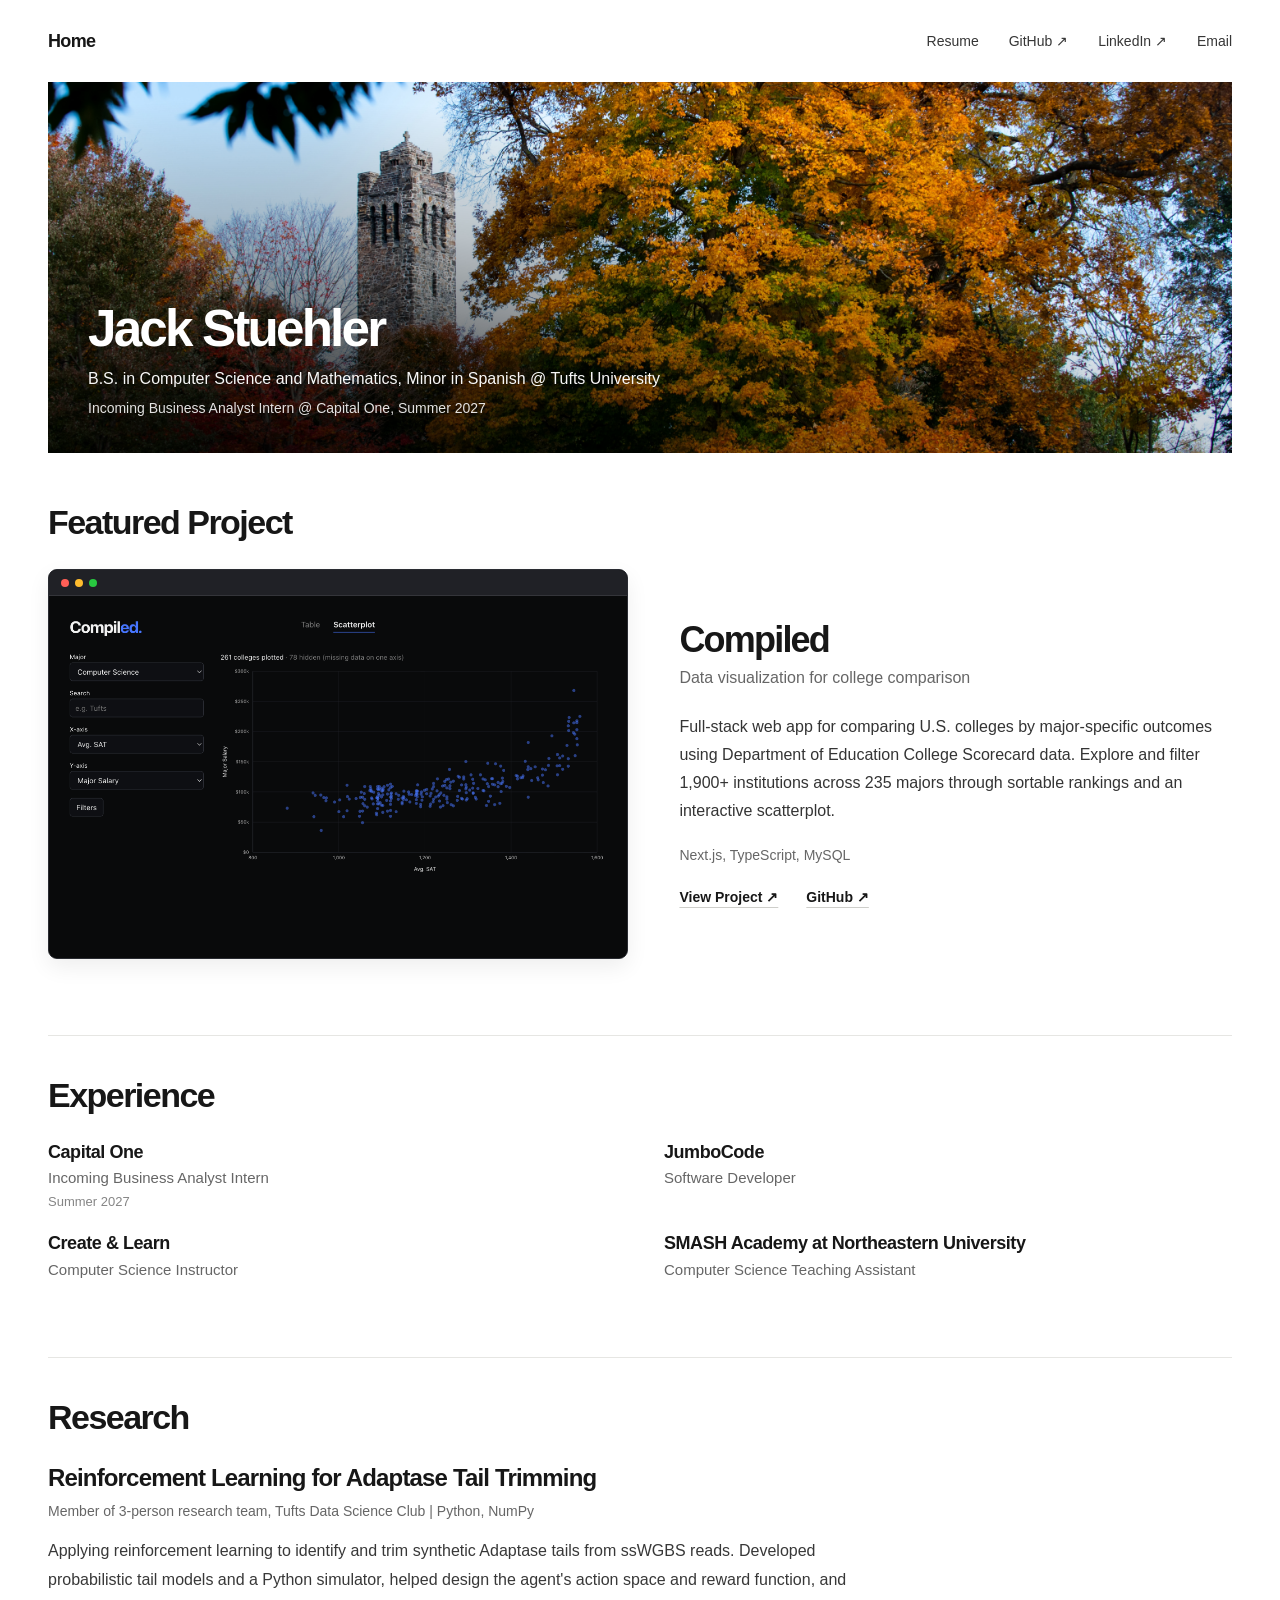
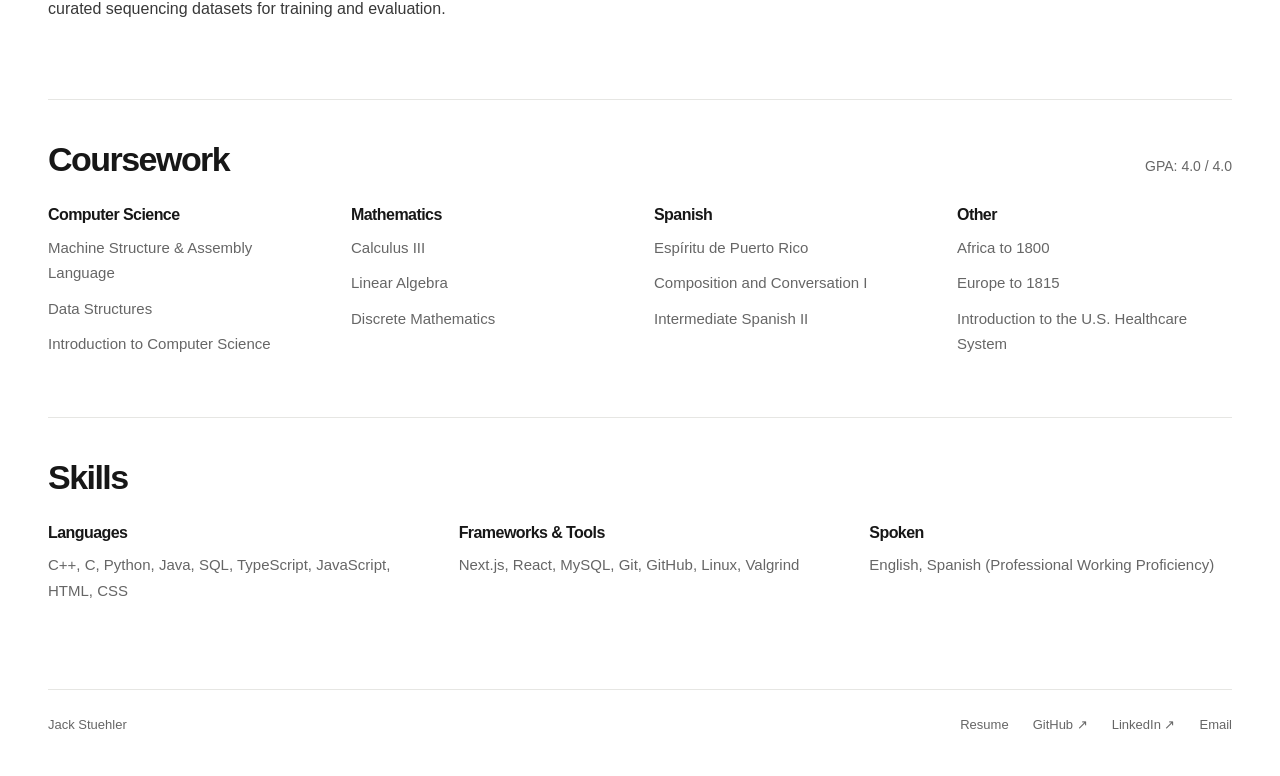
==== commit 56592629: "coursework section update" ====
--- a/index.html
+++ b/index.html
@@ -95,7 +95,7 @@
               <h3>Compiled</h3>
 
               <p class="project-subtitle">
-                Data visualization for comparing colleges
+                Data visualization for college comparison
               </p>
 
               <p class="project-description">
@@ -166,8 +166,8 @@
             <h3>Reinforcement Learning for Adaptase Tail Trimming</h3>
 
             <p class="research-meta">
-              3-person research team | Accelerator Fellow, Tufts Data Science
-              Club | Python, NumPy
+              Member of 3-person research team, Tufts Data Science Club |
+              Python, NumPy
             </p>
 
             <p class="research-description">
@@ -186,25 +186,44 @@
           aria-labelledby="coursework-title"
         >
           <div class="section-heading">
-            <h2 id="coursework-title">Relevant Coursework</h2>
+            <h2 id="coursework-title">Coursework</h2>
+            <span class="coursework-gpa">GPA: 4.0 / 4.0</span>
           </div>
 
           <div class="coursework-grid">
-            <div>
-              <h3>GPA: 4.0</h3>
-              <ul class="plain-list">
-                <li>Data Structures (A+)</li>
-                <li>Discrete Mathematics (A+)</li>
+            <div class="coursework-group">
+              <h3>Computer Science</h3>
+              <ul class="plain-list">
+                <li>Machine Structure &amp; Assembly Language</li>
+                <li>Data Structures</li>
+                <li>Introduction to Computer Science</li>
+              </ul>
+            </div>
+
+            <div class="coursework-group">
+              <h3>Mathematics</h3>
+              <ul class="plain-list">
+                <li>Calculus III</li>
                 <li>Linear Algebra</li>
-                <li>Intro to Computer Science</li>
-              </ul>
-            </div>
-
-            <div>
-              <h3>In Progress</h3>
-              <ul class="plain-list">
-                <li>Machine Structure &amp; Assembly-Language Programming</li>
-                <li>Calculus III</li>
+                <li>Discrete Mathematics</li>
+              </ul>
+            </div>
+
+            <div class="coursework-group">
+              <h3>Spanish</h3>
+              <ul class="plain-list">
+                <li>Espíritu de Puerto Rico</li>
+                <li>Composition and Conversation I</li>
+                <li>Intermediate Spanish II</li>
+              </ul>
+            </div>
+
+            <div class="coursework-group">
+              <h3>Other</h3>
+              <ul class="plain-list">
+                <li>Africa to 1800</li>
+                <li>Europe to 1815</li>
+                <li>Introduction to the U.S. Healthcare System</li>
               </ul>
             </div>
           </div>
--- a/index.css
+++ b/index.css
@@ -477,22 +477,37 @@
    COURSEWORK
    ============================================ */
 
+.coursework-section .section-heading {
+  flex-wrap: wrap;
+  gap: 8px 20px;
+}
+
+.coursework-gpa {
+  color: var(--secondary);
+  font-size: 14px;
+  font-weight: 500;
+  white-space: nowrap;
+}
+
 .coursework-grid {
   display: grid;
-  grid-template-columns: repeat(2, minmax(0, 1fr));
-  gap: 36px 64px;
-  max-width: 950px;
-}
-
-.coursework-grid h3 {
-  margin-bottom: 14px;
-  font-size: 17px;
+  grid-template-columns: repeat(4, minmax(0, 1fr));
+  gap: 28px;
+}
+
+.coursework-group {
+  min-width: 0;
+}
+
+.coursework-group h3 {
+  margin-bottom: 10px;
+  font-size: 16px;
   font-weight: 650;
 }
 
 .plain-list {
   display: grid;
-  gap: 8px;
+  gap: 10px;
   margin: 0;
   padding: 0;
   list-style: none;
@@ -501,7 +516,7 @@
 .plain-list li {
   color: var(--secondary);
   font-size: 15px;
-  line-height: 1.6;
+  line-height: 1.7;
 }
 
 /*
@@ -602,6 +617,10 @@
 
   .project-details {
     max-width: 720px;
+  }
+
+  .coursework-grid {
+    grid-template-columns: repeat(2, minmax(0, 1fr));
   }
 
   .skills-grid {
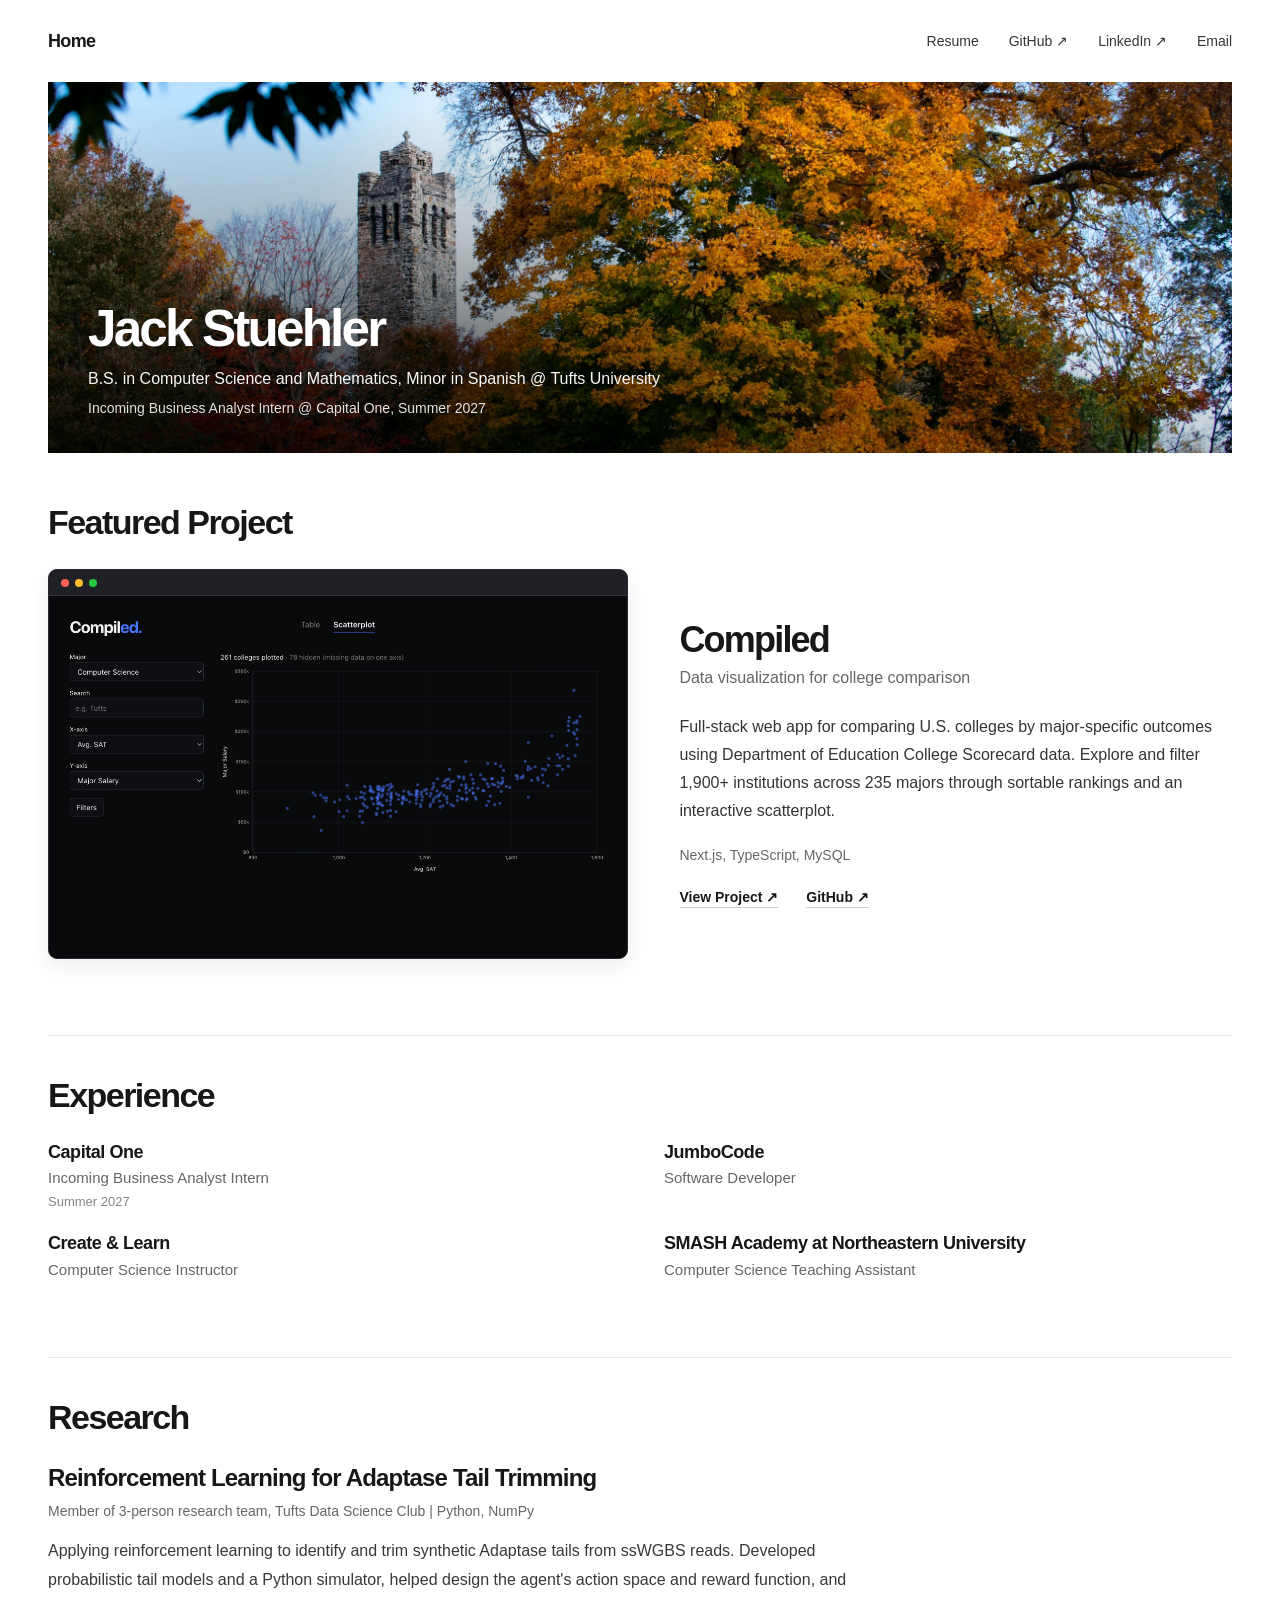
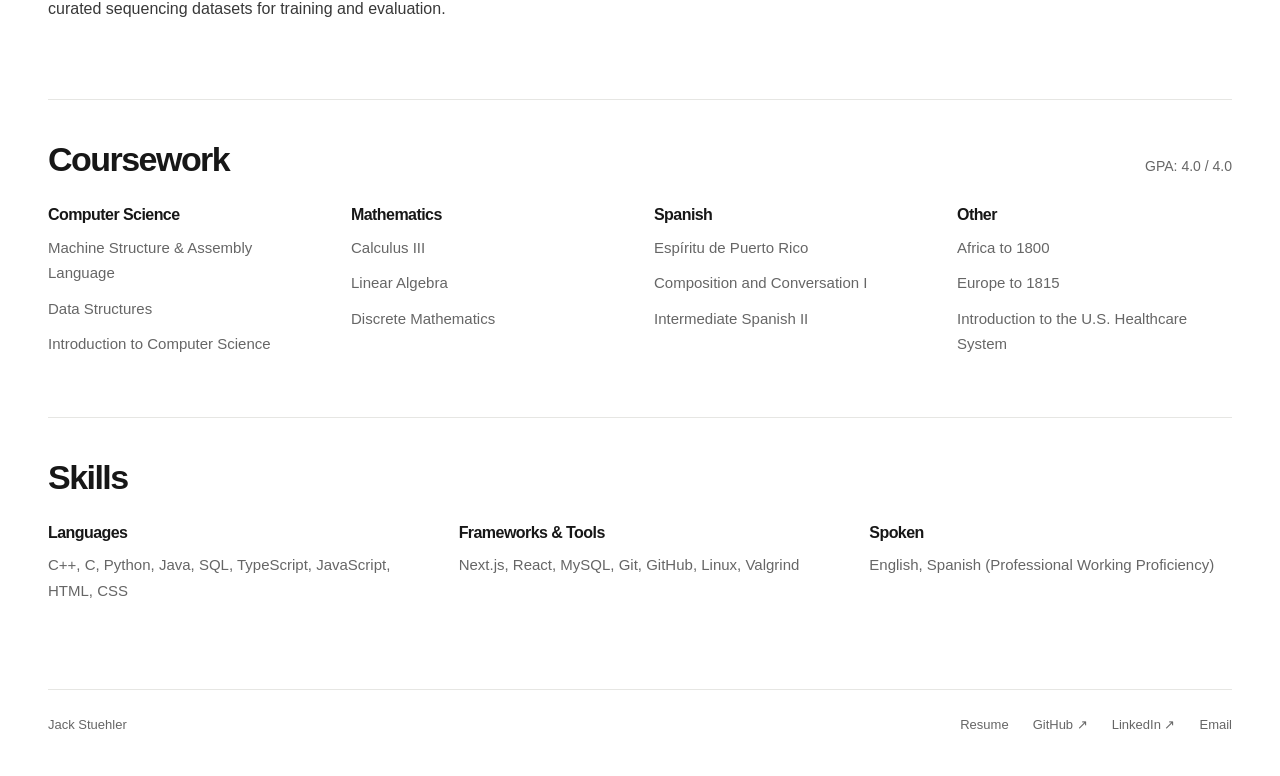
==== commit a4821127: "image optimization" ====
--- a/index.html
+++ b/index.html
@@ -42,7 +42,14 @@
       <main id="content">
         <!-- ==================== HERO ==================== -->
         <section class="hero" aria-labelledby="hero-title">
-          <div class="hero-image" aria-hidden="true"></div>
+          <img
+            class="hero-image"
+            src="tufts-campus.webp"
+            alt="Goddard Chapel at Tufts University surrounded by autumn foliage"
+            width="2400"
+            height="1153"
+            fetchpriority="high"
+          />
 
           <div class="hero-content">
             <h1 id="hero-title">Jack Stuehler</h1>
--- a/index.css
+++ b/index.css
@@ -181,10 +181,11 @@
   z-index: -2;
   inset: 0;
 
-  background-image: url("tufts-campus.jpg");
-  background-position: center top;
-  background-repeat: no-repeat;
-  background-size: cover;
+  width: 100%;
+  height: 100%;
+
+  object-fit: cover;
+  object-position: center top;
 }
 
 /*
@@ -664,7 +665,7 @@
   }
 
   .hero-image {
-    background-position: 35% top;
+    object-position: 35% top;
   }
 
   .hero::after {
